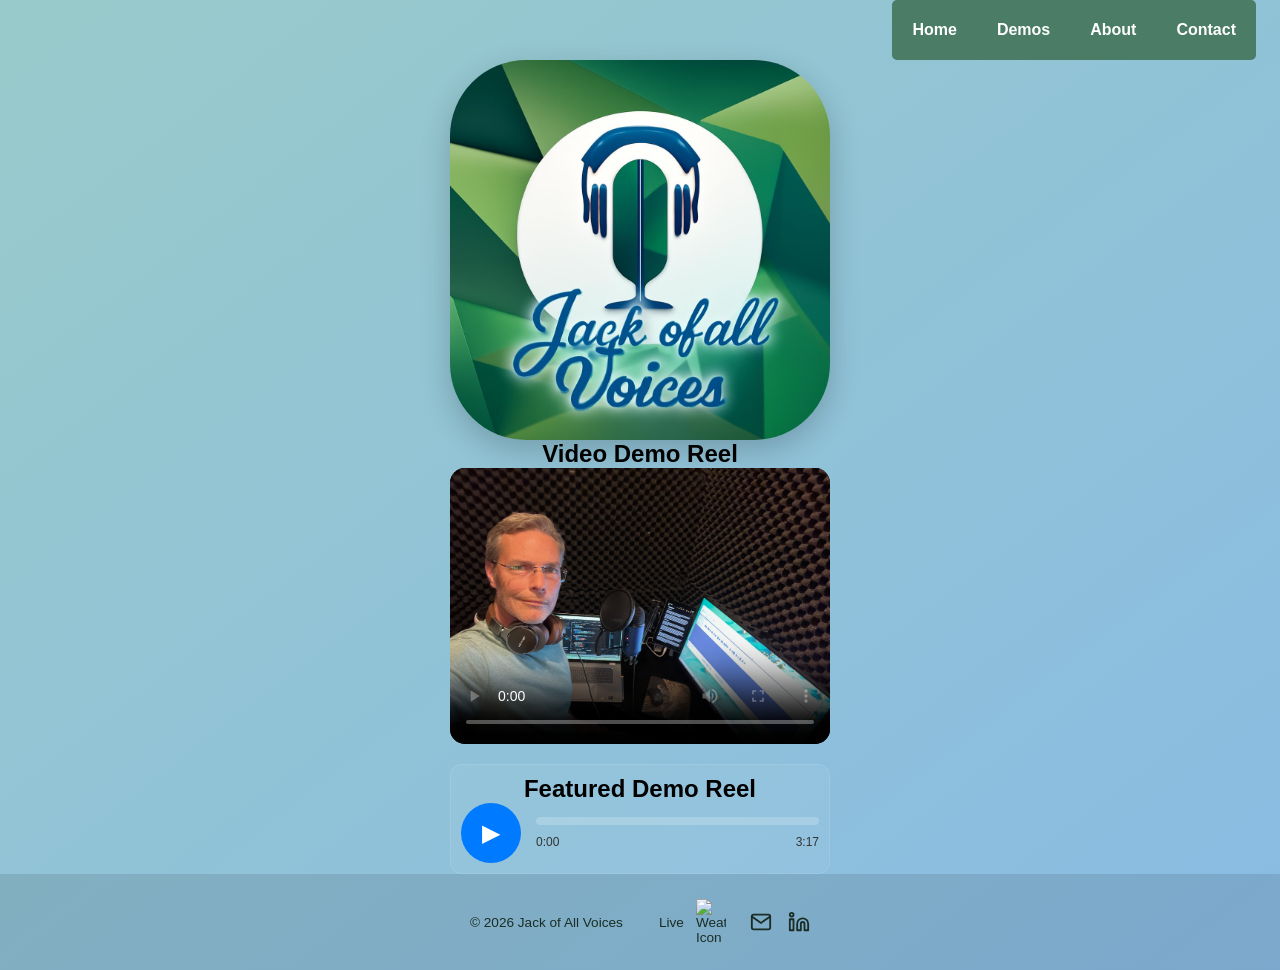
==== index.html @ dea10bc2 "commit fix" ====
<!DOCTYPE html>
<html lang="en">

<head>
    <meta charset="UTF-8">
    <meta name="viewport" content="width=device-width, initial-scale=1.0">
    <title>Jack of All Voices</title>
    <link rel="apple-touch-icon" href="images/logo-final.jpg">
    <link rel="manifest" href="manifest.json">
    <link rel="stylesheet" href="style.css">
</head>

<body>
<div class="site-wrapper">
<nav class="navbar">
    <input type="checkbox" id="menuToggle" class="menuOpen">
    
    <label for="menuToggle" class="label">
        <span>&#9776;</span>
    </label>

    <ul class="menu">
        <li class="items"><a href="#" onclick="displayHome()">Home</a></li>
        
        <li class="items">
            <input type="checkbox" id="demoToggle" class="menuInput">
            <label for="demoToggle" class="label">Demos</label>
            <ul class="subMenu">
                <li class="items"><a href="#" onclick="displayCommercial()">Commercial</a></li>
                <li class="items"><a href="#" onclick="displayNarration()">Narration</a></li>
                <li class="items"><a href="#" onclick="displayInstructional()">Instructional</a></li>
            </ul>
        </li>
        
        <li class="items"><a href="#" onclick="displayAbout()">About</a></li>
        <li class="items"><a href="#" onclick="displayContact()">Contact</a></li>
    </ul>
</nav>

<main id="main" class="container"></main>

<footer class="site-footer">
    <div class="footer-content">
        <div class="footer-section">
            <p>&copy; 2026 Jack of All Voices</p>
        </div>

        <div class="footer-section">
            <a href="https://rhodyweather.com" target="_blank" class="weather-widget">
                <span class="status-dot"></span>
                <span id="current-temp">--°F</span>
                <span id="weather-desc">Loading...</span>
                <img id="icon" src="" alt="Weather Icon">
            </a>
        </div>

        <div class="footer-section footer-links">
            <a href="mailto:your-email@example.com" aria-label="Email Jack" class="social-icon-link">
                <svg class="social-icon" viewBox="0 0 24 24" fill="none" stroke="currentColor" stroke-width="2" stroke-linecap="round" stroke-linejoin="round">
                    <path d="M4 4h16c1.1 0 2 .9 2 2v12c0 1.1-.9 2-2 2H4c-1.1 0-2-.9-2-2V6c0-1.1.9-2 2-2z"></path>
                    <polyline points="22,6 12,13 2,6"></polyline>
                </svg>
            </a>
            
            <a href="https://linkedin.com" target="_blank" rel="noopener noreferrer" aria-label="Jack's LinkedIn" class="social-icon-link">
                <svg class="social-icon" viewBox="0 0 24 24" fill="none" stroke="currentColor" stroke-width="2" stroke-linecap="round" stroke-linejoin="round">
                    <path d="M16 8a6 6 0 0 1 6 6v7h-4v-7a2 2 0 0 0-2-2 2 2 0 0 0-2 2v7h-4v-7a6 6 0 0 1 6-6z"></path>
                    <rect x="2" y="9" width="4" height="12"></rect>
                    <circle cx="4" cy="4" r="2"></circle>
                </svg>
            </a>
        </div>
    </div>
</footer>
</div>
    
<script src="app.js"></script>
<script src="components/weather.js"></script> 
<script src="components/home.js"></script>
<script src="components/commercial.js"></script>
<script src="components/narration.js"></script>
<script src="components/instructional.js"></script>
<script src="components/about.js"></script>
<script src="components/contact.js"></script>
</body>

</html>
---- style.css ----
/* --- 1. GLOBAL RESET & BASE --- */
* {
    margin: 0;
    padding: 0;
    box-sizing: border-box;
    font-family: Verdana, Geneva, Tahoma, sans-serif;
}

body {
    min-height: 100vh;
    width: 100%;
    margin: 0;
    overflow-x: hidden;
    background-image: linear-gradient(to bottom right, rgba(50, 150, 150, 0.5), rgba(20, 120, 200, 0.5));
    display: flex;
    flex-direction: column;
}

.site-wrapper {
    display: flex;
    flex-direction: column;
    min-height: 100vh;
}

/* --- 2. NAVIGATION (Mobile-First) --- */
.navbar {
    position: absolute;
    top: 0;
    width: 100%;
    height: 60px;
    /* background: rgba(0, 0, 0, 0.3); */
/* background-color: #4a7c66; */
    /* border-bottom: 1px solid rgba(255, 255, 255, 0.2); */
    /* backdrop-filter: blur(10px); */
    display: flex;
    align-items: center;
    padding: 0 1.5em;
    z-index: 1000;
}

/* Hide checkboxes and bullets */
.menuOpen,
.menuInput {
    display: none !important;
}

ul {
    list-style: none;
    /* Removes all bullet points */
}

/* Hamburger Icon */
.label span {
    font-size: 2em;
    color: white;
    cursor: pointer;
    user-select: none;
}

/* Unified Menu & Submenu Background */
.menu {
    width: 14em;
    position: absolute;
    top: 60px;
    left: 0;
    opacity: 0;
    /* Clean solid color for a cohesive look */
    background: rgba(174, 253, 227, 0.98);
  background-color: #4a7c66;
    border-radius: 0 0 15px 0;
    transform: translateX(-110%);
    transition: all 0.4s cubic-bezier(0.4, 0, 0.2, 1);
    z-index: 999;
    padding: 1em 0;
    box-shadow: 5px 0 15px rgba(0, 0, 0, 0.1);
    border-radius: 20px;
}

.menuOpen:checked~.menu {
    opacity: 1;
    transform: translateX(0);
}

/* Submenu - Matches parent color exactly */
.subMenu {
    height: 0;
    opacity: 0;
    overflow: hidden;
    transition: height 0.3s ease, opacity 0.2s ease;
    background: transparent;
background-color: rgba(74, 124, 102, 0.95);
    /* Inherits from .menu */
}

.menuInput:checked~.subMenu {
    height: auto;
    opacity: 1;
    padding-bottom: 10px;
}

/* Menu Links */
.menu a,
.menu .label {
    text-decoration: none;
    color: #1a5a5a;
    /* Consistent teal text */
    display: block;
    width: 100%;
    padding: 12px 20px;
    font-weight: bold;
}

.subMenu li a {
    padding-left: 40px;
    /* Indent sub-items */
    font-size: 0.9em;
}

.menu a, .menu .label, .subMenu a {
    color: #aefde3; /* Using your mint color for text to pop against the dark green */
}

.items:hover {
    background-color: rgba(255, 255, 255, 0.4);
}

/* --- 3. MAIN CONTENT & GLASS BOX --- */
.container {
    flex: 1;
    display: flex;
    flex-direction: column;
    align-items: center;    /* Horizontal centering */
    justify-content: center; /* Vertical centering */
    width: 100%;
    padding-top: 60px;             /* Remove padding that might push it off-center */
    margin: 0 auto;         /* Force-center the block itself */
}
.video-sectio-title {
    margin: 15px 15px;
}
/* --- Standardize the Width for the Logo, Video, and Audio --- */
.centered-logo, 
.video-container, 
.main-demo-reel {
    width: 90%;          /* Margin padding for mobile */
    max-width: 380px;    /* Matches your logo width exactly */
    margin-left: auto;
    margin-right: auto;
}

/* Ensure the video wrapper doesn't force a different alignment */
/* Remove the wrapper's background/padding and force the width */
.video-player-wrapper {
    background: none !important;
    padding: 0 !important;
    border: none !important;
    width: 100%;
    display: flex;
    flex-direction: column;
    align-items: center;
}

/* Force the video container to match the logo precisely */
.video-container {
    width: 75%;          /* Mobile fallback */
    max-width: 380px;    /* Matches your logo exactly */
    /* aspect-ratio: 16 / 9; */
    border-radius: 15px; /* Keeps the rounded aesthetic */
    overflow: hidden;
    background: #000;
    margin: 0 auto;
}

.centered-video {
    width: 100%;
    height: 100%;
    display: block;
    object-fit: contain;
    background-color: #000;
}

/* Align the Featured Reel container */
.main-demo-reel {
    background: rgba(255, 255, 255, 0.1);
    padding: 10px;
    border-radius: 15px;
    margin-top: 20px;
}

.section {
    background: rgba(255, 255, 255, 0.2);
    backdrop-filter: blur(10px);
    -webkit-backdrop-filter: blur(10px);
    border: 1px solid rgba(255, 255, 255, 0.3);
    display: flex;
    flex-direction: column;
    padding: 1.5em;
    border-radius: 15px;
    width: 95%;
    max-width: 800px;
    box-shadow: 0 8px 32px 0 rgba(31, 38, 135, 0.37);
}

.centered-logo {
    width: 75vw;            /* Increased from 60vw to make it bigger */
    max-width: 380px;       /* Increased from 300px for larger screens */
    height: auto;
    display: block;         /* Ensures it behaves like a block for centering */
    margin: 0 auto;         /* The "Gold Standard" for centering images */
    border-radius: 20%;
    box-shadow: 0 10px 30px rgba(0,0,0,0.2);
    
    /* If it still looks left, ensure there's no inherited margin-left */
    margin-left: auto !important;
    margin-right: auto !important;
}

/* --- 4. FOOTER & WEATHER --- */
.site-footer {
    flex-shrink: 0; /* Prevents the footer from squishing */
    width: 100%;
    padding: 10px 0;
    background: rgba(0, 0, 0, 0.1);
}

/* Master Layout Structure aligned to your design spine */
.footer-content {
    display: flex;
    flex-direction: row;
    justify-content: space-between; /* Pushes copyright left, interactive widgets right */
    align-items: center;
    padding: 15px 20px;
    width: 100%;
    max-width: 380px;               /* Locks precisely to the width of your logo spine */
    margin: 0 auto;                 /* Centers the entire footer content block */
}

/* Standardized flex properties for footer sub-sections */
.footer-section, 
.footer-links, 
.weather-widget {
    display: flex;
    flex-direction: row;
    align-items: center;
    text-decoration: none;
}

/* Specific inner widget gaps */
.weather-widget {
    gap: 12px;                      /* Clean spacing between the "47°F" and the sun graphic */
}

.footer-links {
    gap: 16px;                      /* Pushes the Email envelope away from the LinkedIn icon */
}

/* The Layout Bridge: Spaces the sun icon away from the email envelope container */
.footer-content .footer-section + .footer-section {
    margin-left: 16px; 
}

/* --- GLOBAL FOOTER TYPOGRAPHY & SCHEME --- */
.site-footer p,
.weather-widget,
.social-icon {
    color: #1a2e26;                 /* Premium dark desaturated slate-charcoal */
    font-size: 0.85rem;             /* Keeps the taskbar look clean and scaled down */
    margin: 0;
}

/* --- GRAPHICAL SOCIAL ICONS --- */
.social-icon-link {
    display: inline-flex;
    align-items: center;
    justify-content: center;
    text-decoration: none;
    transition: transform 0.2s ease;
}

.social-icon {
    width: 22px;                    /* Perfect visual parity with your typography sizes */
    height: 22px;
    transition: color 0.2s ease;
}

/* Unified Interactive States */
.social-icon-link:hover {
    transform: scale(1.1);          /* Snappy structural feedback pop */
}

.social-icon-link:hover .social-icon {
    color: #000000;                 /* Deepens to rich black on user hover */
}

#weather-desc {
    display: none;
}

#icon {
    width: 30px;  /* Adjust size to fit your footer height */
    height: auto;
}

/* --- 5. TRANSITIONS --- */
.fade-element {
    opacity: 0;
    transform: translateY(20px);
    transition: opacity 0.6s ease, transform 0.6s ease;
    display: none;
}

.show {
    display: flex !important;
    flex-direction: column; /* Forces children to stack, not stretch side-by-side */
    align-items: center;    /* Keeps everything centered */
    opacity: 1 !important;
    transform: translateY(0) !important;
}

/* Glass Card Container */
.glass-card {
    background: rgba(255, 255, 255, 0.1);
    backdrop-filter: blur(10px);
    border: 1px solid rgba(255, 255, 255, 0.2);
    border-radius: 15px;
    padding: 2.5rem;
    color: #fff;
    max-width: 600px;
    margin: 20px auto;
}

/* Contact Form Styling */
.contact-form {
    display: flex;
    flex-direction: column;
    gap: 15px;
    margin-top: 20px;
}

.contact-form input, 
.contact-form textarea {
    background: rgba(255, 255, 255, 0.05);
    border: 1px solid rgba(174, 253, 227, 0.3);
    padding: 12px;
    border-radius: 8px;
    color: white;
    font-family: inherit;
}

.contact-form input::placeholder, 
.contact-form textarea::placeholder {
    color: rgba(255, 255, 255, 0.5);
}

/* THE GRID FIX: This tells the two columns to be equal and not overlap */
.about-grid {
    display: grid;
    grid-template-columns: 1fr 1fr; /* Force 50/50 split on desktop */
    gap: 30px; /* Space between photo and text */
    align-items: center; /* Vertically center the text to the photo */
    margin-top: 30px;
}

/* THE PHOTO FIX: Limits the size, centers it, and adds padding */
.about-photo {
    display: flex;
    justify-content: center; /* Horizontally center within its grid space */
    align-items: center; /* Vertically center within its grid space */
    padding: 20px; /* THE PADDING: This gives it breathing room inside the glass card */
    width: 100%; /* Take up the full half-column *inside* the grid */
    box-sizing: border-box; /* Crucial so padding doesn't add width */
}

.about-photo img {
    /* --- The 3 Magic Lines --- */
    width: 100%; /* 1. Scale image to its parent (.about-photo) */
    max-width: 400px; /* 2. THE ABSOLUTE CAP: Never let it get bigger than this (adjust if needed) */
    height: auto; /* 3. Maintain aspect ratio so it doesn't look stretched */
    
    /* Aesthetics */
    border-radius: 12px;
    box-shadow: 0 10px 30px rgba(0,0,0,0.5);
    border: 2px solid rgba(174, 253, 227, 0.2); /* Subtle Sage border */
    display: block; /* Removes weird inline spacing at the bottom */
}

.btn-submit {
    background: #4a7c66; /* Your Sage Green */
    color: white;
    border: none;
    padding: 15px;
    border-radius: 8px;
    font-weight: bold;
    cursor: pointer;
    transition: background 0.3s ease;
}

.btn-submit:hover {
    background: #aefde3;
    color: #0a2417;
}

.skills-list {
    list-style: none;
    padding: 0;
    margin-top: 20px;
}

.skills-list li {
    margin-bottom: 10px;
    font-weight: 500;
}

.main-demo-reel {
    /* margin-top: 2rem; */
    text-align: center;
    background: rgba(255, 255, 255, 0.05);
    padding: 10px;
    border-radius: 12px;
    border: 1px solid rgba(255, 255, 255, 0.1);
}

.audio-player-wrapper {
    display: flex;
    align-items: center; /* Vertically centers the button with the bar */
    justify-content: center;
    gap: 15px; /* Space between play button and the bar */
    width: 100%;
    max-width: 400px; /* Keeps it from stretching too wide like in image 1 */
    margin: 0 auto;
}

.master-play-btn {
    background: #007bff; /* Adjust to match your logo's primary color */
    color: white;
    border: none;
    width: 60px;
    height: 60px;
    border-radius: 50%;
    font-size: 1.5rem;
    cursor: pointer;
    transition: background 0.3s ease;
}

.master-play-btn:hover {
    box-shadow: 0 0 15px rgba(0, 123, 255, 0.5);
    transform: scale(1.05);
}

.player-controls {
    flex-grow: 1; /* Makes the bar take up the remaining space */
    display: flex;
    flex-direction: column;
}

.progress-container {
    background: rgba(255, 255, 255, 0.2);
    height: 8px;
    border-radius: 4px;
    cursor: pointer;
    margin-bottom: 5px;
}

.progress-bar {
    background: #007bff;
    height: 100%;
    width: 0%;
    border-radius: 4px;
}

.time-stamps {
    display: flex;
    justify-content: space-between; /* Pushes 0:00 to the left and total to the right */
    margin-top: 5px;
    font-size: 0.75rem;
    color: #333; /* Or white depending on your background */
}

/* --- 5. DESKTOP NAVIGATION (Screens wider than 768px) --- */
@media screen and (min-width: 768px) {
    /* Hide the Hamburger Icon on Desktop */
    .label[for="menuToggle"] {
        display: none;
    }

    /* Reset the Menu from a slide-out drawer to a horizontal bar */
    .menu {
        position: static;      /* Removes it from the "slide-out" layer */
        display: flex;         /* Arrays items side-by-side */
        flex-direction: row;
        width: auto;
        height: auto;
        opacity: 1;            /* Always visible */
        transform: none;       /* Disable the slide animation */
        background: transparent; 
        background-color: #4a7c66; /* Match Navbar */
        border-radius: 5px;
        box-shadow: none;
        padding: 0;
        margin-left: auto;     /* Pushes the links to the right side of the navbar */
    }

    /* Style the individual desktop links */
    .menu li {
        position: relative;    /* Needed for the submenu dropdown */
    }

    .menu a, .menu .label {
        color: white;          /* Make text white to pop against the dark navbar */
        padding: 0 20px;
        line-height: 60px;     /* Vertically centers text in the 60px navbar */
    }

    /* Submenu Dropdown Logic for Desktop */
    .subMenu {
        position: absolute;
        top: 60px;
        left: 0;
        width: 200px;
        background: rgba(174, 253, 227, 0.98);
                background-color: #4a7c66;
        border-radius: 0 0 10px 10px;
        box-shadow: 0 8px 16px rgba(0,0,0,0.2);
    }

    .subMenu li a {
  color: #ffffff;
        /* border-bottom: 1px solid rgba(255, 255, 255, 0.1); */
        line-height: 40px;
        padding-left: 20px;
    }

    .menu a:hover, .subMenu li a:hover {
        background-color: rgba(255, 255, 255, 0.15);
        color: #aefde3; /* Using that mint color as the highlight text */
    }

    .about-grid {
        grid-template-columns: 1fr; /* Stack on top of each other */
        text-align: center;
        gap: 20px;
    }
    
    .about-photo {
        padding: 10px; /* Smaller padding on mobile */
    }
    
    .about-photo img {
        max-width: 320px; /* Keep it focused on smaller screens */
        margin: 0 auto; /* Force horizontal centering after stacking */
    }
}
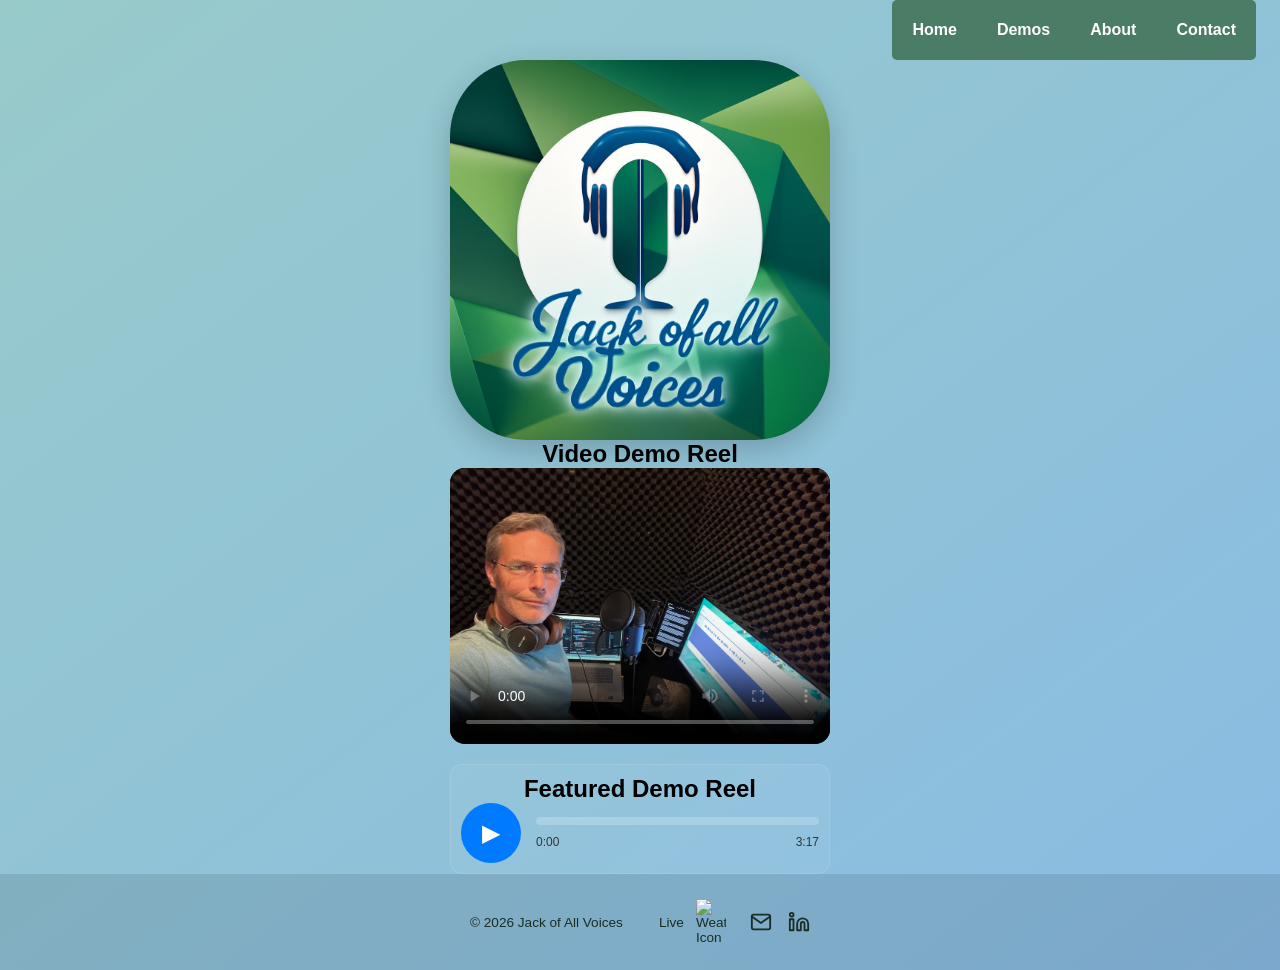
==== commit c514b140: "quick commit" ====
--- a/index.html
+++ b/index.html
@@ -36,6 +36,7 @@
         <li class="items"><a href="#" onclick="displayContact()">Contact</a></li>
     </ul>
 </nav>
+
 
 <main id="main" class="container"></main>
 
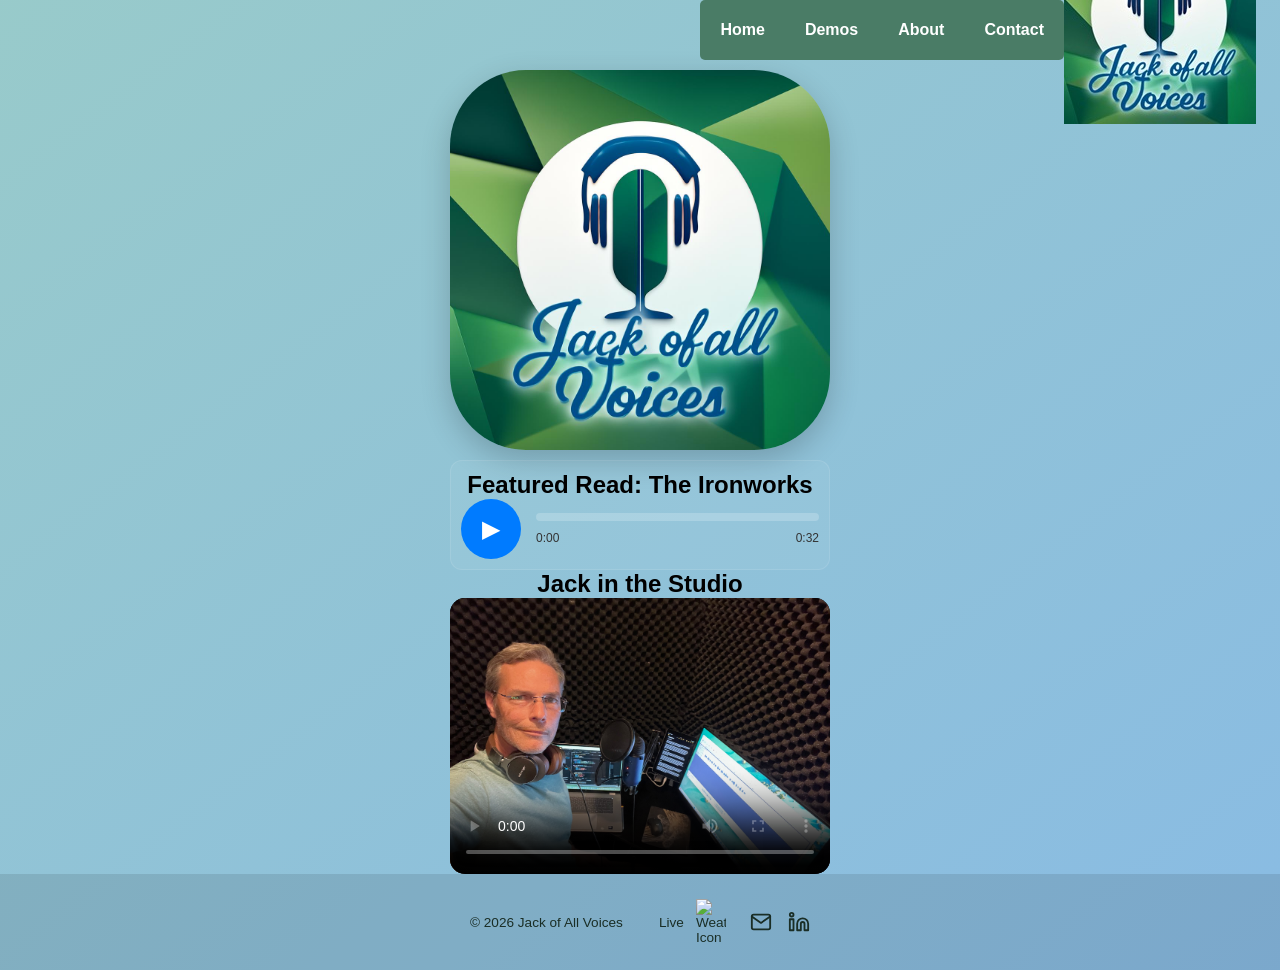
==== commit a88fb7ef: "reversion" ====
--- a/index.html
+++ b/index.html
@@ -13,12 +13,13 @@
 <body>
 <div class="site-wrapper">
 <nav class="navbar">
+    <!-- Hamburger Toggle (Left Side) -->
     <input type="checkbox" id="menuToggle" class="menuOpen">
-    
     <label for="menuToggle" class="label">
         <span>&#9776;</span>
     </label>
 
+    <!-- Slide-out Drawer Menu -->
     <ul class="menu">
         <li class="items"><a href="#" onclick="displayHome()">Home</a></li>
         
@@ -35,8 +36,12 @@
         <li class="items"><a href="#" onclick="displayAbout()">About</a></li>
         <li class="items"><a href="#" onclick="displayContact()">Contact</a></li>
     </ul>
+
+    <!-- Logo Image (Right Side) -->
+    <a href="#" onclick="displayHome()" class="nav-logo-link">
+        <img src="images/logo-final.jpg" alt="Jack of All Voices Logo" class="nav-logo-img">
+    </a>
 </nav>
-
 
 <main id="main" class="container"></main>
 
--- a/style.css
+++ b/style.css
@@ -178,7 +178,6 @@
     object-fit: contain;
     background-color: #000;
 }
-
 /* Align the Featured Reel container */
 .main-demo-reel {
     background: rgba(255, 255, 255, 0.1);
@@ -307,6 +306,11 @@
     transform: translateY(20px);
     transition: opacity 0.6s ease, transform 0.6s ease;
     display: none;
+}
+
+.logo-container {
+    position: relative;
+    top: 10px;
 }
 
 .show {
@@ -550,4 +554,3 @@
         margin: 0 auto; /* Force horizontal centering after stacking */
     }
 }
-
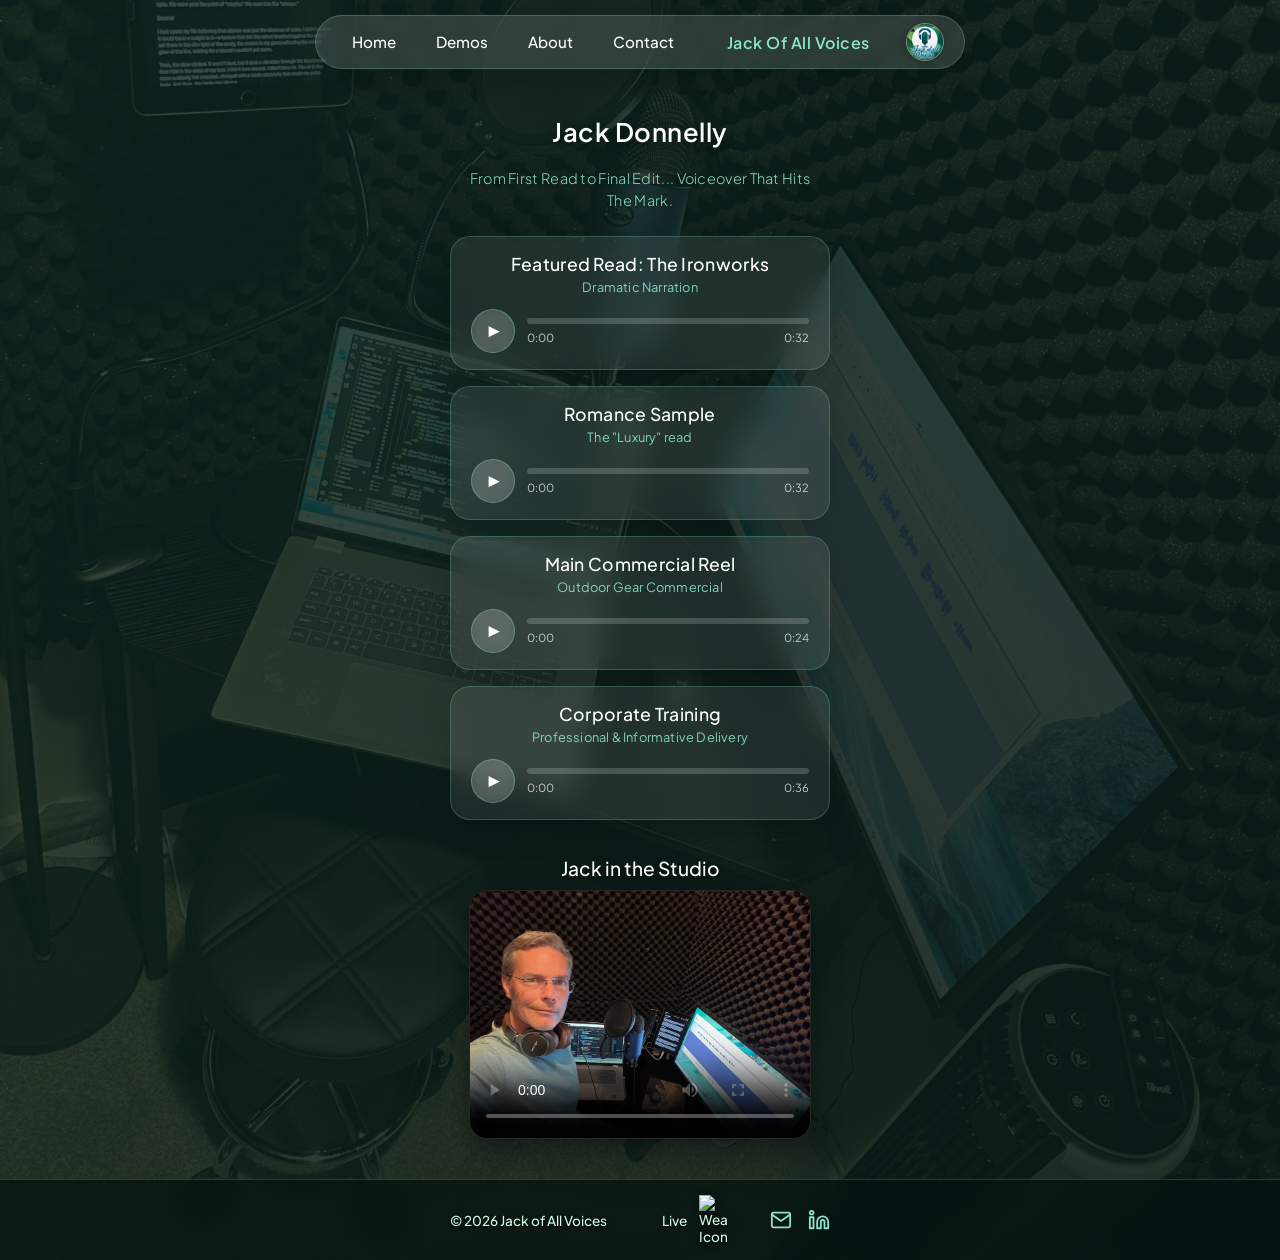
==== commit 7d1cd649: "title bar" ====
--- a/index.html
+++ b/index.html
@@ -37,6 +37,8 @@
         <li class="items"><a href="#" onclick="displayContact()">Contact</a></li>
     </ul>
 
+    <span id="nav-page-title" class="nav-page-title">Home</span>
+    
     <!-- Logo Image (Right Side) -->
     <a href="#" onclick="displayHome()" class="nav-logo-link">
         <img src="images/logo-final.jpg" alt="Jack of All Voices Logo" class="nav-logo-img">
--- a/style.css
+++ b/style.css
@@ -1,9 +1,11 @@
-/* --- 1. GLOBAL RESET & BASE --- */
+/* --- 1. GLOBAL RESET & LOGO-MATCHED BACKGROUND --- */
+@import url('https://fonts.googleapis.com/css2?family=Plus+Jakarta+Sans:wght@300;400;500;600&display=swap');
+
 * {
     margin: 0;
     padding: 0;
     box-sizing: border-box;
-    font-family: Verdana, Geneva, Tahoma, sans-serif;
+    font-family: 'Plus Jakarta Sans', -apple-system, BlinkMacSystemFont, "Segoe UI", Roboto, sans-serif;
 }
 
 body {
@@ -11,9 +13,18 @@
     width: 100%;
     margin: 0;
     overflow-x: hidden;
-    background-image: linear-gradient(to bottom right, rgba(50, 150, 150, 0.5), rgba(20, 120, 200, 0.5));
     display: flex;
     flex-direction: column;
+
+    /* Studio Background Image with Deep Emerald Gradient Overlay */
+    background: 
+        linear-gradient(
+            135deg, 
+            rgba(14, 38, 32, 0.82), 
+            rgba(10, 26, 22, 0.90)
+        ),
+        url('images/studio-bg.jpg') no-repeat center center fixed;
+    background-size: cover;
 }
 
 .site-wrapper {
@@ -22,153 +33,315 @@
     min-height: 100vh;
 }
 
-/* --- 2. NAVIGATION (Mobile-First) --- */
-.navbar {
-    position: absolute;
-    top: 0;
-    width: 100%;
-    height: 60px;
-    /* background: rgba(0, 0, 0, 0.3); */
-/* background-color: #4a7c66; */
-    /* border-bottom: 1px solid rgba(255, 255, 255, 0.2); */
-    /* backdrop-filter: blur(10px); */
-    display: flex;
-    align-items: center;
-    padding: 0 1.5em;
+ul {
+    list-style: none;
+}
+
+nav.navbar {
+    position: fixed;
+    top: 15px;
+    left: 5%;
+    right: 5%;
+    width: 90%;
+    max-width: 420px;
+    height: 54px;
+    margin: 0 auto;
+    display: flex;
+    align-items: center;
+    justify-content: space-between;
+    padding: 0 16px;
     z-index: 1000;
-}
-
-/* Hide checkboxes and bullets */
+
+    background: rgba(255, 255, 255, 0.12);
+    backdrop-filter: blur(16px);
+    -webkit-backdrop-filter: blur(16px);
+    border: 1px solid rgba(139, 227, 201, 0.25);
+    border-radius: 27px;
+    box-shadow: 0 8px 32px rgba(0, 0, 0, 0.25);
+}
+
+/* Center Title inside the Floating Pill */
+.nav-page-title {
+    color: #8be3c9;
+    font-size: 1rem;
+    font-weight: 600;
+    letter-spacing: 0.5px;
+    text-transform: capitalize;
+    text-align: center;
+    flex: 1;
+    white-space: nowrap;
+    overflow: hidden;
+    text-overflow: ellipsis;
+    padding: 0 12px;
+}
+
+/* Hide native checkbox controls */
 .menuOpen,
 .menuInput {
-    display: none !important;
-}
-
-ul {
-    list-style: none;
-    /* Removes all bullet points */
-}
-
-/* Hamburger Icon */
+    display: none;
+}
+
+/* Hamburger Icon (Left) */
+.label {
+    display: flex;
+    align-items: center;
+    cursor: pointer;
+}
+
 .label span {
-    font-size: 2em;
-    color: white;
-    cursor: pointer;
+    font-size: 1.6rem;
+    color: #ffffff;
     user-select: none;
-}
-
-/* Unified Menu & Submenu Background */
+    line-height: 1;
+}
+
+/* Nav Logo (Right - Fixed Dimensions) */
+nav.navbar a.nav-logo-link {
+    display: flex;
+    align-items: center;
+    height: 38px;
+    width: 38px;
+}
+
+nav.navbar img.nav-logo-img {
+    height: 38px;
+    width: 38px;
+    max-height: 38px;
+    max-width: 38px;
+    border-radius: 50%;
+    object-fit: cover;
+    border: 1px solid rgba(255, 255, 255, 0.4);
+    box-shadow: 0 2px 8px rgba(0, 0, 0, 0.2);
+    display: block;
+}
+
+/* Slide-out Menu Drawer */
 .menu {
     width: 14em;
     position: absolute;
-    top: 60px;
+    top: 65px;
     left: 0;
     opacity: 0;
-    /* Clean solid color for a cohesive look */
-    background: rgba(174, 253, 227, 0.98);
-  background-color: #4a7c66;
-    border-radius: 0 0 15px 0;
+    background-color: rgba(10, 26, 22, 0.95);
+    backdrop-filter: blur(20px);
+    -webkit-backdrop-filter: blur(20px);
+    border: 1px solid rgba(139, 227, 201, 0.2);
+    border-radius: 18px;
     transform: translateX(-110%);
-    transition: all 0.4s cubic-bezier(0.4, 0, 0.2, 1);
+    transition: all 0.35s cubic-bezier(0.4, 0, 0.2, 1);
     z-index: 999;
-    padding: 1em 0;
-    box-shadow: 5px 0 15px rgba(0, 0, 0, 0.1);
-    border-radius: 20px;
-}
-
-.menuOpen:checked~.menu {
+    padding: 10px 0;
+    box-shadow: 0 10px 30px rgba(0, 0, 0, 0.4);
+}
+
+/* Toggle Menu Drawer Open */
+.menuOpen:checked ~ .menu {
     opacity: 1;
     transform: translateX(0);
 }
 
-/* Submenu - Matches parent color exactly */
+/* Submenu Drawer */
 .subMenu {
     height: 0;
     opacity: 0;
     overflow: hidden;
     transition: height 0.3s ease, opacity 0.2s ease;
-    background: transparent;
-background-color: rgba(74, 124, 102, 0.95);
-    /* Inherits from .menu */
-}
-
-.menuInput:checked~.subMenu {
+    background-color: rgba(6, 18, 15, 0.95);
+}
+
+.menuInput:checked ~ .subMenu {
     height: auto;
     opacity: 1;
-    padding-bottom: 10px;
+    padding-bottom: 5px;
 }
 
 /* Menu Links */
 .menu a,
-.menu .label {
+.menu .label,
+.subMenu a {
     text-decoration: none;
-    color: #1a5a5a;
-    /* Consistent teal text */
+    color: #8be3c9;
     display: block;
     width: 100%;
     padding: 12px 20px;
-    font-weight: bold;
+    font-weight: 500;
+    font-size: 0.95rem;
 }
 
 .subMenu li a {
-    padding-left: 40px;
-    /* Indent sub-items */
-    font-size: 0.9em;
-}
-
-.menu a, .menu .label, .subMenu a {
-    color: #aefde3; /* Using your mint color for text to pop against the dark green */
-}
-
-.items:hover {
-    background-color: rgba(255, 255, 255, 0.4);
-}
-
-/* --- 3. MAIN CONTENT & GLASS BOX --- */
+    padding-left: 35px;
+    font-size: 0.85rem;
+    color: #ffffff;
+}
+
+.menu li:hover {
+    background-color: rgba(255, 255, 255, 0.1);
+}
+
+/* --- 3. MAIN CONTENT CONTAINER --- */
 .container {
     flex: 1;
     display: flex;
     flex-direction: column;
-    align-items: center;    /* Horizontal centering */
-    justify-content: center; /* Vertical centering */
-    width: 100%;
-    padding-top: 60px;             /* Remove padding that might push it off-center */
-    margin: 0 auto;         /* Force-center the block itself */
-}
+    align-items: center;
+    justify-content: center;
+    width: 100%;
+    padding-top: 85px;   /* Clearance for fixed navbar */
+    padding-bottom: 40px;/* Clearance above footer */
+    margin: 0 auto;
+}
+
+/* --- HERO TAGLINE --- */
+.tagline-container {
+    text-align: center;
+    margin: 20px 15px 25px 15px;
+    padding: 0 10px;
+}
+
+.hero-tagline {
+    font-size: 1.8rem;
+    font-weight: 600;
+    color: #ffffff;
+    letter-spacing: 0.5px;
+    margin-bottom: 8px;
+    text-shadow: 0 2px 10px rgba(0, 0, 0, 0.3);
+}
+
+.hero-subtagline {
+    font-size: 0.9rem;
+    font-weight: 300;
+    color: #8be3c9;
+    letter-spacing: 0.3px;
+    line-height: 1.5;
+    max-width: 360px;
+    margin: 0 auto;
+    opacity: 0.95;
+    text-shadow: 0 1px 4px rgba(0, 0, 0, 0.4);
+}
+
+/* Video Title / Section Headings */
+#main h2, 
 .video-sectio-title {
-    margin: 15px 15px;
-}
-/* --- Standardize the Width for the Logo, Video, and Audio --- */
-.centered-logo, 
-.video-container, 
-.main-demo-reel {
-    width: 90%;          /* Margin padding for mobile */
-    max-width: 380px;    /* Matches your logo width exactly */
-    margin-left: auto;
-    margin-right: auto;
-}
-
-/* Ensure the video wrapper doesn't force a different alignment */
-/* Remove the wrapper's background/padding and force the width */
-.video-player-wrapper {
-    background: none !important;
-    padding: 0 !important;
-    border: none !important;
-    width: 100%;
+    color: #ffffff;
+    font-size: 1.2rem;
+    font-weight: 500;
+    text-shadow: 0 2px 6px rgba(0, 0, 0, 0.6);
+    margin: 20px 0 10px 0;
+    text-align: center;
+}
+
+/* --- 4. GLASS CARDS & AUDIO PLAYERS --- */
+.genre-card {
+    width: 90%;
+    max-width: 380px;
+    margin: 0 auto 16px auto;
+    padding: 16px 20px;
+    text-align: center;
+    
+    background: rgba(255, 255, 255, 0.08);
+    backdrop-filter: blur(14px);
+    -webkit-backdrop-filter: blur(14px);
+    border: 1px solid rgba(139, 227, 201, 0.22);
+    border-radius: 20px;
+    box-shadow: 0 8px 32px rgba(0, 0, 0, 0.2);
+    transition: transform 0.25s ease, box-shadow 0.25s ease;
+}
+
+.genre-card:hover {
+    transform: translateY(-2px);
+    box-shadow: 0 12px 28px rgba(0, 0, 0, 0.3);
+}
+
+.genre-card h2, 
+.genre-card h3 {
+    font-size: 1.1rem;
+    font-weight: 500;
+    color: #ffffff;
+    letter-spacing: 0.3px;
+    margin-bottom: 4px;
+}
+
+.demo-subtitle {
+    font-size: 0.8rem;
+    font-weight: 400;
+    color: #8be3c9;
+    letter-spacing: 0.2px;
+    margin-bottom: 14px;
+    opacity: 0.9;
+}
+
+/* Custom Audio Player UI */
+.audio-player-wrapper {
+    display: flex;
+    align-items: center;
+    justify-content: center;
+    gap: 12px;
+    width: 100%;
+}
+
+.master-play-btn {
+    background: rgba(255, 255, 255, 0.15);
+    color: white;
+    border: 1px solid rgba(139, 227, 201, 0.35);
+    width: 44px;
+    height: 44px;
+    border-radius: 50%;
+    font-size: 0.9rem;
+    cursor: pointer;
+    backdrop-filter: blur(4px);
+    display: flex;
+    align-items: center;
+    justify-content: center;
+    transition: all 0.25s ease;
+    flex-shrink: 0;
+}
+
+.master-play-btn:hover {
+    background: #50d2aa;
+    color: #081a15;
+    transform: scale(1.05);
+    box-shadow: 0 0 15px rgba(80, 210, 170, 0.4);
+}
+
+.player-controls {
+    flex-grow: 1;
     display: flex;
     flex-direction: column;
-    align-items: center;
-}
-
-/* Force the video container to match the logo precisely */
+}
+
+.progress-container {
+    background: rgba(255, 255, 255, 0.18);
+    height: 6px;
+    border-radius: 3px;
+    cursor: pointer;
+    margin-bottom: 6px;
+}
+
+.progress-bar {
+    background: #50d2aa;
+    height: 100%;
+    width: 0%;
+    border-radius: 3px;
+}
+
+.time-stamps {
+    display: flex;
+    justify-content: space-between;
+    font-size: 0.7rem;
+    font-weight: 400;
+    color: rgba(255, 255, 255, 0.75);
+}
+
+/* --- 5. VIDEO CONTAINER --- */
 .video-container {
-    width: 75%;          /* Mobile fallback */
-    max-width: 380px;    /* Matches your logo exactly */
-    /* aspect-ratio: 16 / 9; */
-    border-radius: 15px; /* Keeps the rounded aesthetic */
+    width: 90%;
+    max-width: 380px;
+    border-radius: 18px;
     overflow: hidden;
     background: #000;
     margin: 0 auto;
+    box-shadow: 0 10px 30px rgba(0, 0, 0, 0.4);
+    border: 1px solid rgba(255, 255, 255, 0.15);
 }
 
 .centered-video {
@@ -178,129 +351,8 @@
     object-fit: contain;
     background-color: #000;
 }
-/* Align the Featured Reel container */
-.main-demo-reel {
-    background: rgba(255, 255, 255, 0.1);
-    padding: 10px;
-    border-radius: 15px;
-    margin-top: 20px;
-}
-
-.section {
-    background: rgba(255, 255, 255, 0.2);
-    backdrop-filter: blur(10px);
-    -webkit-backdrop-filter: blur(10px);
-    border: 1px solid rgba(255, 255, 255, 0.3);
-    display: flex;
-    flex-direction: column;
-    padding: 1.5em;
-    border-radius: 15px;
-    width: 95%;
-    max-width: 800px;
-    box-shadow: 0 8px 32px 0 rgba(31, 38, 135, 0.37);
-}
-
-.centered-logo {
-    width: 75vw;            /* Increased from 60vw to make it bigger */
-    max-width: 380px;       /* Increased from 300px for larger screens */
-    height: auto;
-    display: block;         /* Ensures it behaves like a block for centering */
-    margin: 0 auto;         /* The "Gold Standard" for centering images */
-    border-radius: 20%;
-    box-shadow: 0 10px 30px rgba(0,0,0,0.2);
-    
-    /* If it still looks left, ensure there's no inherited margin-left */
-    margin-left: auto !important;
-    margin-right: auto !important;
-}
-
-/* --- 4. FOOTER & WEATHER --- */
-.site-footer {
-    flex-shrink: 0; /* Prevents the footer from squishing */
-    width: 100%;
-    padding: 10px 0;
-    background: rgba(0, 0, 0, 0.1);
-}
-
-/* Master Layout Structure aligned to your design spine */
-.footer-content {
-    display: flex;
-    flex-direction: row;
-    justify-content: space-between; /* Pushes copyright left, interactive widgets right */
-    align-items: center;
-    padding: 15px 20px;
-    width: 100%;
-    max-width: 380px;               /* Locks precisely to the width of your logo spine */
-    margin: 0 auto;                 /* Centers the entire footer content block */
-}
-
-/* Standardized flex properties for footer sub-sections */
-.footer-section, 
-.footer-links, 
-.weather-widget {
-    display: flex;
-    flex-direction: row;
-    align-items: center;
-    text-decoration: none;
-}
-
-/* Specific inner widget gaps */
-.weather-widget {
-    gap: 12px;                      /* Clean spacing between the "47°F" and the sun graphic */
-}
-
-.footer-links {
-    gap: 16px;                      /* Pushes the Email envelope away from the LinkedIn icon */
-}
-
-/* The Layout Bridge: Spaces the sun icon away from the email envelope container */
-.footer-content .footer-section + .footer-section {
-    margin-left: 16px; 
-}
-
-/* --- GLOBAL FOOTER TYPOGRAPHY & SCHEME --- */
-.site-footer p,
-.weather-widget,
-.social-icon {
-    color: #1a2e26;                 /* Premium dark desaturated slate-charcoal */
-    font-size: 0.85rem;             /* Keeps the taskbar look clean and scaled down */
-    margin: 0;
-}
-
-/* --- GRAPHICAL SOCIAL ICONS --- */
-.social-icon-link {
-    display: inline-flex;
-    align-items: center;
-    justify-content: center;
-    text-decoration: none;
-    transition: transform 0.2s ease;
-}
-
-.social-icon {
-    width: 22px;                    /* Perfect visual parity with your typography sizes */
-    height: 22px;
-    transition: color 0.2s ease;
-}
-
-/* Unified Interactive States */
-.social-icon-link:hover {
-    transform: scale(1.1);          /* Snappy structural feedback pop */
-}
-
-.social-icon-link:hover .social-icon {
-    color: #000000;                 /* Deepens to rich black on user hover */
-}
-
-#weather-desc {
-    display: none;
-}
-
-#icon {
-    width: 30px;  /* Adjust size to fit your footer height */
-    height: auto;
-}
-
-/* --- 5. TRANSITIONS --- */
+
+/* --- 6. ANIMATION & VISIBILITY --- */
 .fade-element {
     opacity: 0;
     transform: translateY(20px);
@@ -308,249 +360,378 @@
     display: none;
 }
 
-.logo-container {
-    position: relative;
-    top: 10px;
-}
-
 .show {
-    display: flex !important;
-    flex-direction: column; /* Forces children to stack, not stretch side-by-side */
-    align-items: center;    /* Keeps everything centered */
-    opacity: 1 !important;
-    transform: translateY(0) !important;
-}
-
-/* Glass Card Container */
-.glass-card {
-    background: rgba(255, 255, 255, 0.1);
-    backdrop-filter: blur(10px);
-    border: 1px solid rgba(255, 255, 255, 0.2);
-    border-radius: 15px;
-    padding: 2.5rem;
-    color: #fff;
-    max-width: 600px;
-    margin: 20px auto;
-}
-
-/* Contact Form Styling */
+    display: flex;
+    flex-direction: column;
+    align-items: center;
+    opacity: 1;
+    transform: translateY(0);
+}
+
+/* --- 7. FOOTER (HIGH CONTRAST) --- */
+.site-footer {
+    flex-shrink: 0;
+    width: 100%;
+    padding: 15px 0;
+    background: rgba(6, 18, 15, 0.75);
+    backdrop-filter: blur(12px);
+    -webkit-backdrop-filter: blur(12px);
+    border-top: 1px solid rgba(139, 227, 201, 0.2);
+    margin-top: auto;
+}
+
+.footer-content {
+    display: flex;
+    flex-direction: row;
+    justify-content: space-between;
+    align-items: center;
+    padding: 0 20px;
+    width: 100%;
+    max-width: 420px;
+    margin: 0 auto;
+}
+
+.footer-section, 
+.footer-links, 
+.weather-widget {
+    display: flex;
+    flex-direction: row;
+    align-items: center;
+    text-decoration: none;
+}
+
+.weather-widget {
+    gap: 12px;
+}
+
+.footer-links {
+    gap: 16px;
+}
+
+/* Text & Weather Visibility */
+.site-footer p,
+.weather-widget,
+#current-temp,
+#weather-desc {
+    color: #d1fae5 !important;
+    font-size: 0.85rem;
+    font-weight: 500;
+    margin: 0;
+    text-shadow: 0 1px 3px rgba(0, 0, 0, 0.8);
+}
+
+/* Icons */
+.social-icon-link {
+    display: inline-flex;
+    align-items: center;
+    justify-content: center;
+    text-decoration: none;
+    transition: transform 0.2s ease;
+}
+
+.social-icon {
+    width: 22px;
+    height: 22px;
+    color: #8be3c9 !important;
+    transition: color 0.2s ease;
+}
+
+.social-icon-link:hover {
+    transform: scale(1.15);
+}
+
+.social-icon-link:hover .social-icon {
+    color: #ffffff !important;
+}
+
+#weather-desc {
+    display: none;
+}
+
+#icon {
+    width: 28px;
+    height: auto;
+    filter: drop-shadow(0 2px 4px rgba(0, 0, 0, 0.5));
+}
+
+/* --- SUB-PAGE HEADINGS & LAYOUT FIXES --- */
+.page-title,
+#main h1 {
+    font-size: 1.6rem;
+    font-weight: 600;
+    color: #ffffff;
+    text-align: center;
+    margin: 10px 0 20px 0;
+    letter-spacing: 0.5px;
+    text-shadow: 0 2px 8px rgba(0, 0, 0, 0.4);
+}
+
+/* Ensure horizontal rule dividers don't conflict with glass cards */
+#main hr {
+    display: none;
+}
+
+/* --- ABOUT PAGE STYLING --- */
+.about-grid {
+    display: flex;
+    flex-direction: column;
+    gap: 20px;
+    align-items: center;
+    padding: 10px 0;
+}
+
+.about-photo img {
+    width: 100%;
+    max-width: 320px;
+    border-radius: 16px;
+    border: 1px solid rgba(139, 227, 201, 0.3);
+    box-shadow: 0 6px 20px rgba(0, 0, 0, 0.4);
+    display: block;
+    margin: 0 auto 18px auto;
+}
+
+.about-text-content p {
+    color: rgba(255, 255, 255, 0.9);
+    font-size: 0.92rem;
+    line-height: 1.6;
+    margin-bottom: 16px;
+}
+
+.about-text-content .lead-text {
+    font-size: 1.15rem;
+    font-weight: 600;
+    color: #8be3c9;
+    margin-bottom: 12px;
+    line-height: 1.3;
+}
+
+/* --- ABOUT PAGE GLASS CARD OVERRIDES --- */
+.section.glass-card {
+    width: 90%;
+    max-width: 420px;
+    margin: 0 auto;
+    padding: 24px 20px;
+    background: rgba(255, 255, 255, 0.08);
+    backdrop-filter: blur(16px);
+    -webkit-backdrop-filter: blur(16px);
+    border: 1px solid rgba(139, 227, 201, 0.22);
+    border-radius: 20px;
+    box-shadow: 0 8px 32px rgba(0, 0, 0, 0.3);
+}
+
+.skills-box {
+    padding: 16px;
+    background: rgba(10, 26, 22, 0.6);
+    border-radius: 14px;
+    border: 1px solid rgba(139, 227, 201, 0.2);
+}
+
+.skills-box h4 {
+    margin-bottom: 10px;
+    color: #8be3c9;
+    font-size: 0.95rem;
+    font-weight: 600;
+}
+
+.skills-list li {
+    padding: 4px 0;
+    font-size: 0.9rem;
+    color: #ffffff;
+}
+
+/* --- CONTACT FORM STYLES --- */
+.contact-card {
+    width: 90%;
+    max-width: 440px;
+    margin: 0 auto;
+    padding: 28px 20px;
+    box-sizing: border-box;
+}
+
+.contact-subtitle {
+    color: rgba(255, 255, 255, 0.85);
+    font-size: 0.95rem;
+    margin-bottom: 20px;
+    line-height: 1.4;
+}
+
 .contact-form {
     display: flex;
     flex-direction: column;
-    gap: 15px;
-    margin-top: 20px;
-}
-
-.contact-form input, 
+    gap: 14px;
+    width: 100%;
+}
+
+.form-group {
+    width: 100%;
+}
+
+/* Full-width inputs with glass styling */
+.contact-form input,
 .contact-form textarea {
-    background: rgba(255, 255, 255, 0.05);
-    border: 1px solid rgba(174, 253, 227, 0.3);
-    padding: 12px;
-    border-radius: 8px;
-    color: white;
+    width: 100%;
+    box-sizing: border-box;
+    padding: 12px 16px;
+    background: rgba(10, 26, 22, 0.6);
+    border: 1px solid rgba(139, 227, 201, 0.3);
+    border-radius: 10px;
+    color: #ffffff;
+    font-size: 0.95rem;
     font-family: inherit;
-}
-
-.contact-form input::placeholder, 
+    outline: none;
+    transition: border-color 0.2s ease, box-shadow 0.2s ease;
+}
+
+.contact-form input::placeholder,
 .contact-form textarea::placeholder {
     color: rgba(255, 255, 255, 0.5);
 }
 
-/* THE GRID FIX: This tells the two columns to be equal and not overlap */
-.about-grid {
-    display: grid;
-    grid-template-columns: 1fr 1fr; /* Force 50/50 split on desktop */
-    gap: 30px; /* Space between photo and text */
-    align-items: center; /* Vertically center the text to the photo */
-    margin-top: 30px;
-}
-
-/* THE PHOTO FIX: Limits the size, centers it, and adds padding */
-.about-photo {
-    display: flex;
-    justify-content: center; /* Horizontally center within its grid space */
-    align-items: center; /* Vertically center within its grid space */
-    padding: 20px; /* THE PADDING: This gives it breathing room inside the glass card */
-    width: 100%; /* Take up the full half-column *inside* the grid */
-    box-sizing: border-box; /* Crucial so padding doesn't add width */
-}
-
-.about-photo img {
-    /* --- The 3 Magic Lines --- */
-    width: 100%; /* 1. Scale image to its parent (.about-photo) */
-    max-width: 400px; /* 2. THE ABSOLUTE CAP: Never let it get bigger than this (adjust if needed) */
-    height: auto; /* 3. Maintain aspect ratio so it doesn't look stretched */
-    
-    /* Aesthetics */
-    border-radius: 12px;
-    box-shadow: 0 10px 30px rgba(0,0,0,0.5);
-    border: 2px solid rgba(174, 253, 227, 0.2); /* Subtle Sage border */
-    display: block; /* Removes weird inline spacing at the bottom */
-}
-
+.contact-form input:focus,
+.contact-form textarea:focus {
+    border-color: #8be3c9;
+    box-shadow: 0 0 8px rgba(139, 227, 201, 0.3);
+}
+
+.contact-form textarea {
+    resize: vertical;
+    min-height: 110px;
+}
+
+/* Styled Submit Button */
 .btn-submit {
-    background: #4a7c66; /* Your Sage Green */
-    color: white;
+    width: 100%;
+    padding: 14px;
+    background: #8be3c9;
+    color: #0b1a15;
+    font-weight: 700;
+    font-size: 1rem;
     border: none;
-    padding: 15px;
-    border-radius: 8px;
-    font-weight: bold;
+    border-radius: 10px;
     cursor: pointer;
-    transition: background 0.3s ease;
+    transition: transform 0.2s ease, background-color 0.2s ease;
+    margin-top: 6px;
 }
 
 .btn-submit:hover {
-    background: #aefde3;
-    color: #0a2417;
-}
-
-.skills-list {
-    list-style: none;
-    padding: 0;
-    margin-top: 20px;
-}
-
-.skills-list li {
-    margin-bottom: 10px;
-    font-weight: 500;
-}
-
-.main-demo-reel {
-    /* margin-top: 2rem; */
-    text-align: center;
-    background: rgba(255, 255, 255, 0.05);
-    padding: 10px;
-    border-radius: 12px;
-    border: 1px solid rgba(255, 255, 255, 0.1);
-}
-
-.audio-player-wrapper {
-    display: flex;
-    align-items: center; /* Vertically centers the button with the bar */
-    justify-content: center;
-    gap: 15px; /* Space between play button and the bar */
-    width: 100%;
-    max-width: 400px; /* Keeps it from stretching too wide like in image 1 */
-    margin: 0 auto;
-}
-
-.master-play-btn {
-    background: #007bff; /* Adjust to match your logo's primary color */
-    color: white;
-    border: none;
-    width: 60px;
-    height: 60px;
-    border-radius: 50%;
-    font-size: 1.5rem;
-    cursor: pointer;
-    transition: background 0.3s ease;
-}
-
-.master-play-btn:hover {
-    box-shadow: 0 0 15px rgba(0, 123, 255, 0.5);
-    transform: scale(1.05);
-}
-
-.player-controls {
-    flex-grow: 1; /* Makes the bar take up the remaining space */
-    display: flex;
-    flex-direction: column;
-}
-
-.progress-container {
-    background: rgba(255, 255, 255, 0.2);
-    height: 8px;
-    border-radius: 4px;
-    cursor: pointer;
-    margin-bottom: 5px;
-}
-
-.progress-bar {
-    background: #007bff;
-    height: 100%;
-    width: 0%;
-    border-radius: 4px;
-}
-
-.time-stamps {
-    display: flex;
-    justify-content: space-between; /* Pushes 0:00 to the left and total to the right */
-    margin-top: 5px;
-    font-size: 0.75rem;
-    color: #333; /* Or white depending on your background */
-}
-
-/* --- 5. DESKTOP NAVIGATION (Screens wider than 768px) --- */
+    background: #a3ebd7;
+    transform: translateY(-2px);
+}
+
+/* Direct Contact Link */
+.direct-contact {
+    margin-top: 22px;
+    font-size: 0.9rem;
+    color: rgba(255, 255, 255, 0.8);
+}
+
+.direct-contact a {
+    color: #8be3c9;
+    text-decoration: none;
+    font-weight: 600;
+}
+
+.direct-contact a:hover {
+    text-decoration: underline;
+}
+
+/* --- 8. DESKTOP MEDIA QUERY (768px+) --- */
 @media screen and (min-width: 768px) {
-    /* Hide the Hamburger Icon on Desktop */
-    .label[for="menuToggle"] {
-        display: none;
-    }
-
-    /* Reset the Menu from a slide-out drawer to a horizontal bar */
-    .menu {
-        position: static;      /* Removes it from the "slide-out" layer */
-        display: flex;         /* Arrays items side-by-side */
+    /* Expand outer navbar container */
+    nav.navbar {
+        max-width: 650px !important;
+        padding: 0 20px !important;
+        display: flex !important;
+        justify-content: space-between !important;
+        align-items: center !important;
+    }
+
+    /* Hide mobile hamburger toggle */
+    .label[for="menuToggle"],
+    #menuToggle,
+    .menuOpen {
+        display: none !important;
+    }
+
+    /* Target EVERY menu element, list, and wrapper inside navbar on desktop */
+    nav.navbar .menu,
+    nav.navbar ul,
+    nav.navbar li,
+    nav.navbar div:not(.nav-logo-link) {
+        background: none !important;
+        background-color: transparent !important;
+        border: none !important;
+        box-shadow: none !important;
+        backdrop-filter: none !important;
+        -webkit-backdrop-filter: none !important;
+    }
+
+    /* Layout the menu items horizontally */
+    nav.navbar .menu {
+        position: static !important;
+        display: flex !important;
+        flex-direction: row !important;
+        align-items: center !important;
+        gap: 8px !important;
+        width: auto !important;
+        height: auto !important;
+        opacity: 1 !important;
+        transform: none !important;
+        margin: 0 !important;
+        padding: 0 !important;
+    }
+
+    nav.navbar .menu li {
+        position: relative;
+        list-style: none;
+    }
+
+    /* Clean link typography */
+    nav.navbar .menu a, 
+    nav.navbar .menu .label {
+        color: #ffffff !important;
+        padding: 8px 16px !important;
+        line-height: 1 !important;
+        font-size: 0.95rem !important;
+        font-weight: 500 !important;
+        border-radius: 20px !important;
+        transition: all 0.2s ease !important;
+        text-decoration: none !important;
+    }
+
+    /* Hover effect on individual links */
+    nav.navbar .menu a:hover {
+        color: #8be3c9 !important;
+        background-color: rgba(255, 255, 255, 0.12) !important;
+    }
+
+    /* Dropdown Submenu Fix */
+    nav.navbar .subMenu {
+        position: absolute !important;
+        top: 40px !important;
+        left: 0 !important;
+        width: 180px !important;
+        background: rgba(10, 26, 22, 0.95) !important;
+        backdrop-filter: blur(16px) !important;
+        -webkit-backdrop-filter: blur(16px) !important;
+        border: 1px solid rgba(139, 227, 201, 0.2) !important;
+        border-radius: 12px !important;
+        box-shadow: 0 8px 24px rgba(0, 0, 0, 0.4) !important;
+        padding: 6px 0 !important;
+    }
+
+    nav.navbar .subMenu li a {
+        padding: 8px 16px !important;
+        font-size: 0.85rem !important;
+    }
+
+    nav.navbar .subMenu li a:hover {
+        background-color: rgba(139, 227, 201, 0.15) !important;
+    }
+
+    .about-grid {
         flex-direction: row;
-        width: auto;
-        height: auto;
-        opacity: 1;            /* Always visible */
-        transform: none;       /* Disable the slide animation */
-        background: transparent; 
-        background-color: #4a7c66; /* Match Navbar */
-        border-radius: 5px;
-        box-shadow: none;
-        padding: 0;
-        margin-left: auto;     /* Pushes the links to the right side of the navbar */
-    }
-
-    /* Style the individual desktop links */
-    .menu li {
-        position: relative;    /* Needed for the submenu dropdown */
-    }
-
-    .menu a, .menu .label {
-        color: white;          /* Make text white to pop against the dark navbar */
-        padding: 0 20px;
-        line-height: 60px;     /* Vertically centers text in the 60px navbar */
-    }
-
-    /* Submenu Dropdown Logic for Desktop */
-    .subMenu {
-        position: absolute;
-        top: 60px;
-        left: 0;
-        width: 200px;
-        background: rgba(174, 253, 227, 0.98);
-                background-color: #4a7c66;
-        border-radius: 0 0 10px 10px;
-        box-shadow: 0 8px 16px rgba(0,0,0,0.2);
-    }
-
-    .subMenu li a {
-  color: #ffffff;
-        /* border-bottom: 1px solid rgba(255, 255, 255, 0.1); */
-        line-height: 40px;
-        padding-left: 20px;
-    }
-
-    .menu a:hover, .subMenu li a:hover {
-        background-color: rgba(255, 255, 255, 0.15);
-        color: #aefde3; /* Using that mint color as the highlight text */
-    }
-
-    .about-grid {
-        grid-template-columns: 1fr; /* Stack on top of each other */
-        text-align: center;
-        gap: 20px;
-    }
-    
-    .about-photo {
-        padding: 10px; /* Smaller padding on mobile */
-    }
-    
-    .about-photo img {
-        max-width: 320px; /* Keep it focused on smaller screens */
-        margin: 0 auto; /* Force horizontal centering after stacking */
-    }
-}
+        align-items: flex-start;
+        gap: 30px;
+    }
+}
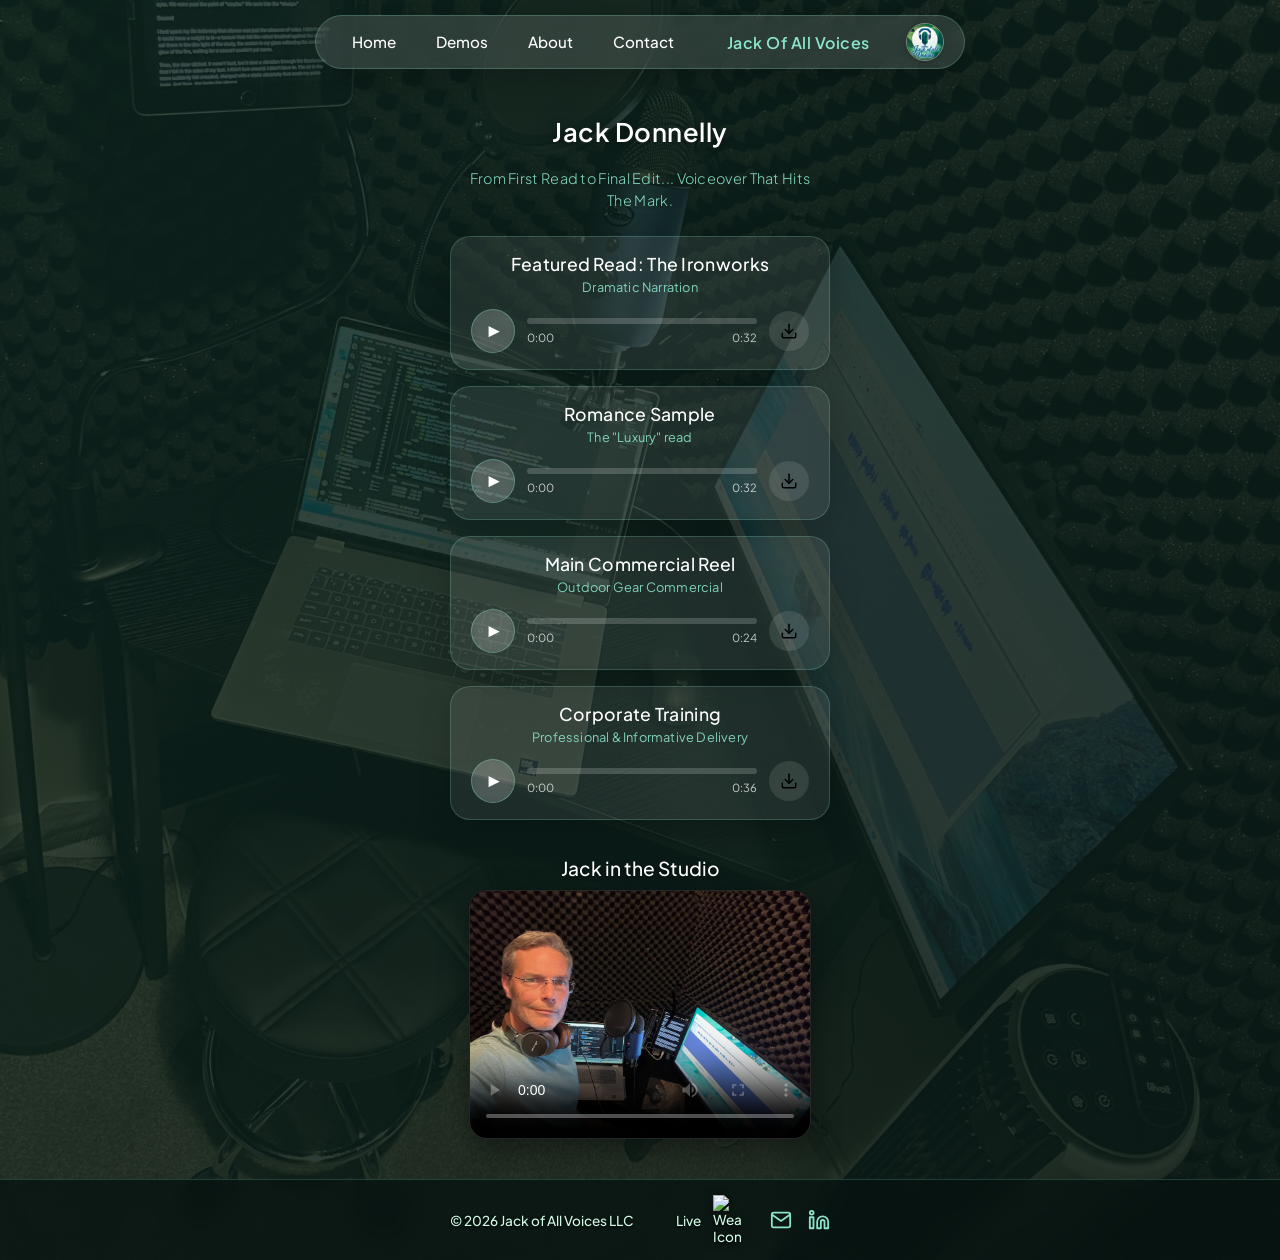
==== commit bb678f27: "download btns" ====
--- a/index.html
+++ b/index.html
@@ -50,7 +50,7 @@
 <footer class="site-footer">
     <div class="footer-content">
         <div class="footer-section">
-            <p>&copy; 2026 Jack of All Voices</p>
+            <p>&copy; 2026 Jack of All Voices LLC</p>
         </div>
 
         <div class="footer-section">
--- a/style.css
+++ b/style.css
@@ -219,6 +219,20 @@
     text-shadow: 0 1px 4px rgba(0, 0, 0, 0.4);
 }
 
+/* Main content container transition setup */
+#main {
+    opacity: 0;
+    transform: translateY(8px);
+    transition: opacity 0.25s ease-out, transform 0.25s ease-out;
+    will-change: opacity, transform;
+}
+
+/* Active state triggered when page loads */
+#main.show {
+    opacity: 1;
+    transform: translateY(0);
+}
+
 /* Video Title / Section Headings */
 #main h2, 
 .video-sectio-title {
@@ -332,6 +346,31 @@
     color: rgba(255, 255, 255, 0.75);
 }
 
+.download-btn {
+    width: 40px;
+    height: 40px;
+    border-radius: 50%;
+    background: rgba(255, 255, 255, 0.1);
+    border: 1px solid var(--card-border);
+    color: var(--text-main);
+    display: flex;
+    align-items: center;
+    justify-content: center;
+    text-decoration: none;
+    transition: background 0.2s ease, color 0.2s ease, transform 0.1s ease;
+    flex-shrink: 0;
+}
+
+.download-btn:hover {
+    background: var(--accent-green);
+    color: #0a0f0d;
+    border-color: var(--accent-green);
+}
+
+.download-btn:active {
+    transform: scale(0.95);
+}
+
 /* --- 5. VIDEO CONTAINER --- */
 .video-container {
     width: 90%;
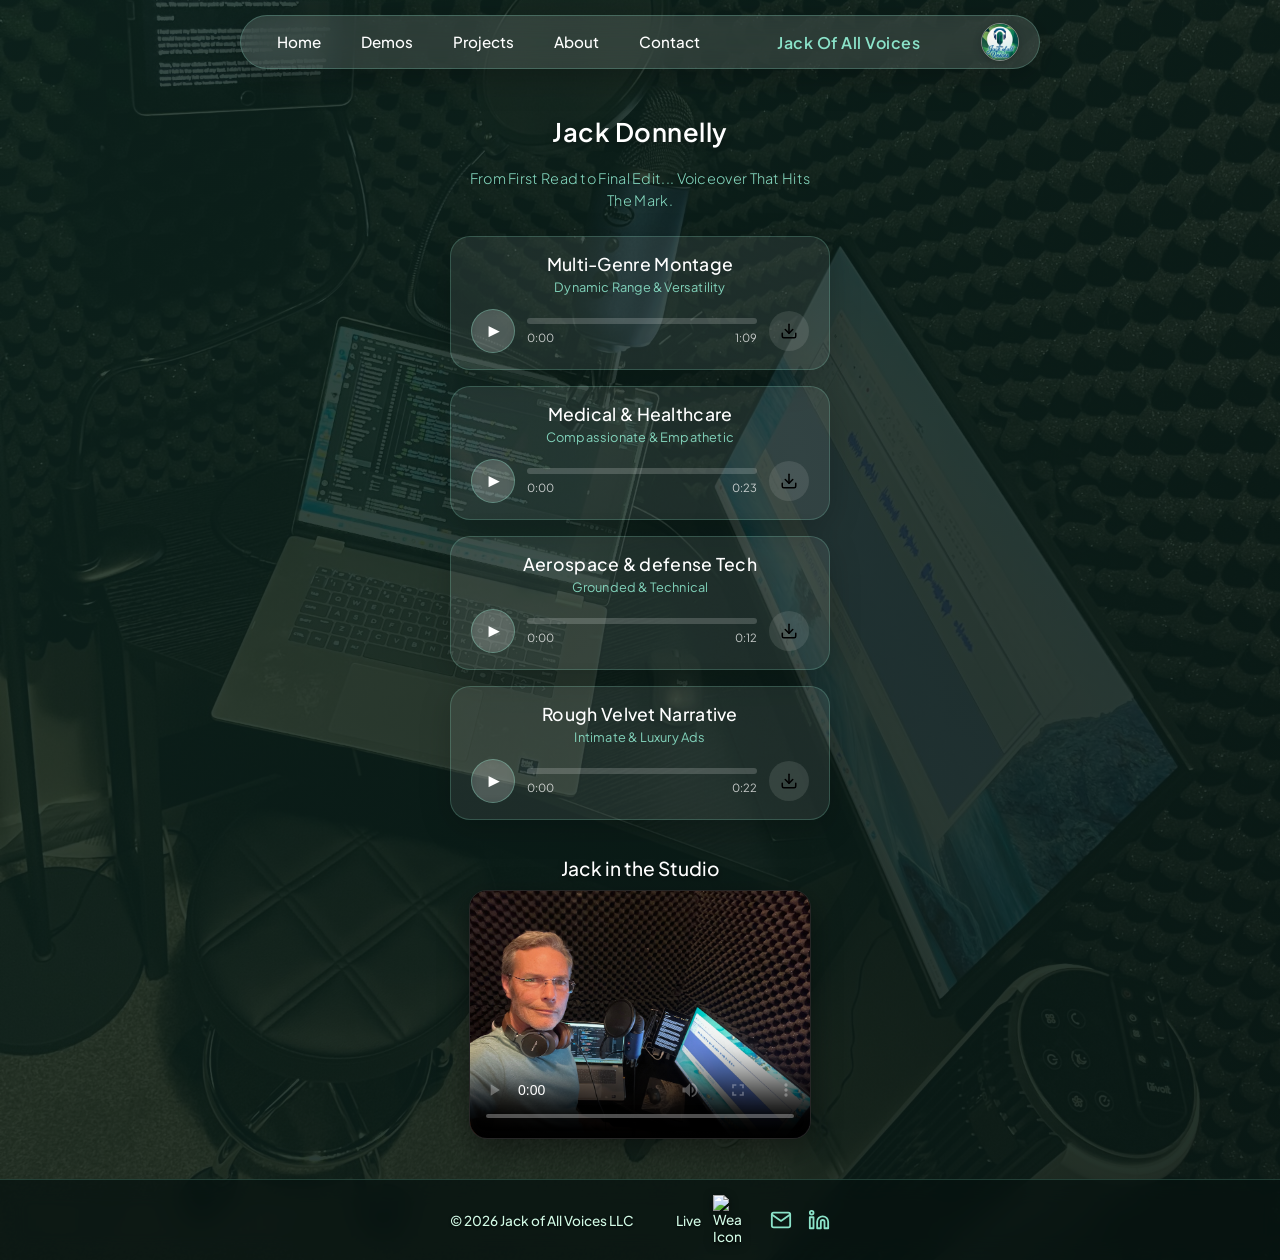
==== commit f2e97d8d: "read overhaul" ====
--- a/index.html
+++ b/index.html
@@ -32,7 +32,7 @@
                 <li class="items"><a href="#" onclick="displayInstructional()">Instructional</a></li>
             </ul>
         </li>
-        
+        <li class="items"><a href="#" onclick="displayProjects()">Projects</a></li>
         <li class="items"><a href="#" onclick="displayAbout()">About</a></li>
         <li class="items"><a href="#" onclick="displayContact()">Contact</a></li>
     </ul>
@@ -88,6 +88,7 @@
 <script src="components/commercial.js"></script>
 <script src="components/narration.js"></script>
 <script src="components/instructional.js"></script>
+<script src="components/projects.js"></script>
 <script src="components/about.js"></script>
 <script src="components/contact.js"></script>
 </body>
--- a/style.css
+++ b/style.css
@@ -674,11 +674,52 @@
     text-decoration: underline;
 }
 
+.project-description {
+    color: #cbd5e1;
+    font-size: 0.95rem;
+    line-height: 1.6;
+    margin: 1rem 0;
+}
+
+.tech-stack {
+    display: flex;
+    flex-wrap: wrap;
+    gap: 0.5rem;
+    margin-bottom: 1.25rem;
+}
+
+.tech-badge {
+    font-size: 0.75rem;
+    background: rgba(255, 255, 255, 0.05);
+    border: 1px solid rgba(255, 255, 255, 0.12);
+    color: #94a3b8;
+    padding: 0.25rem 0.6rem;
+    border-radius: 6px;
+    font-weight: 500;
+}
+
+.project-actions .btn-primary {
+    display: inline-block;
+    background: linear-gradient(135deg, #0284c7, #6366f1);
+    color: #ffffff;
+    padding: 0.6rem 1.2rem;
+    border-radius: 8px;
+    text-decoration: none;
+    font-weight: 600;
+    font-size: 0.9rem;
+    transition: transform 0.2s ease, box-shadow 0.2s ease;
+}
+
+.project-actions .btn-primary:hover {
+    transform: translateY(-2px);
+    box-shadow: 0 4px 12px rgba(2, 132, 199, 0.4);
+}
+
 /* --- 8. DESKTOP MEDIA QUERY (768px+) --- */
 @media screen and (min-width: 768px) {
     /* Expand outer navbar container */
     nav.navbar {
-        max-width: 650px !important;
+        max-width: 800px !important;
         padding: 0 20px !important;
         display: flex !important;
         justify-content: space-between !important;
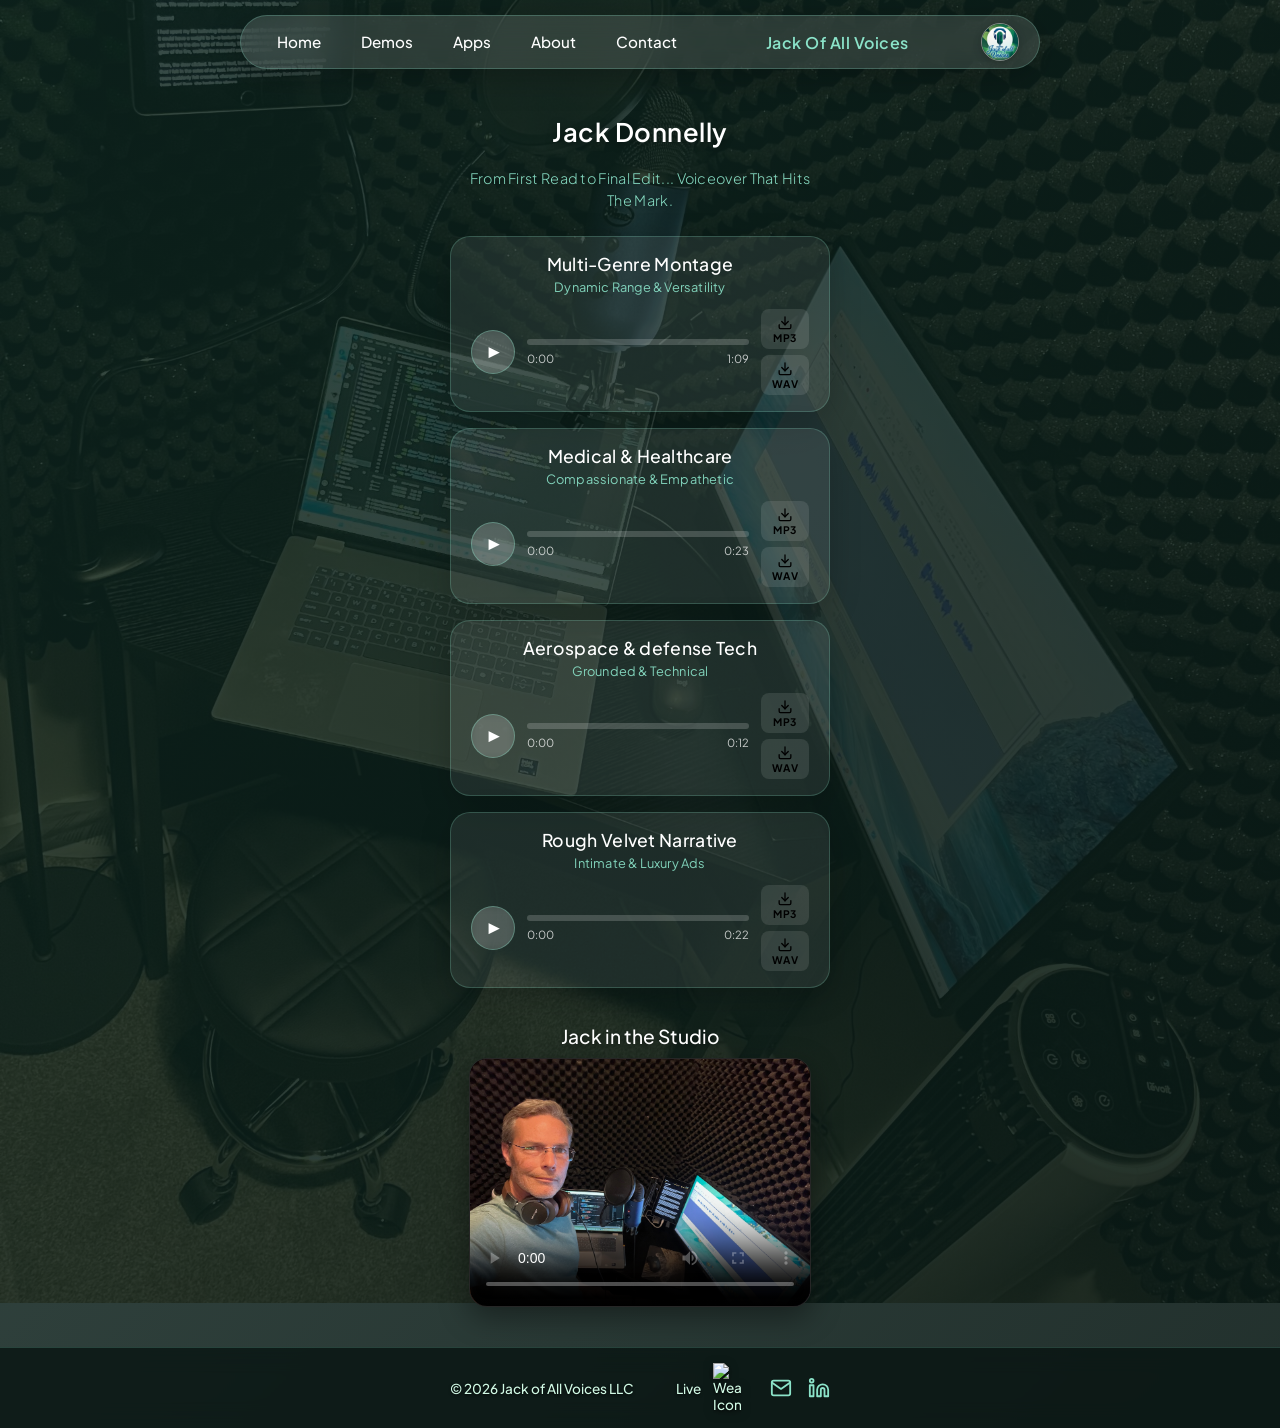
==== commit 7f21aacc: "logos" ====
--- a/index.html
+++ b/index.html
@@ -32,7 +32,7 @@
                 <li class="items"><a href="#" onclick="displayInstructional()">Instructional</a></li>
             </ul>
         </li>
-        <li class="items"><a href="#" onclick="displayProjects()">Projects</a></li>
+        <li class="items"><a href="#" onclick="displayApps()">Apps</a></li>
         <li class="items"><a href="#" onclick="displayAbout()">About</a></li>
         <li class="items"><a href="#" onclick="displayContact()">Contact</a></li>
     </ul>
@@ -88,7 +88,7 @@
 <script src="components/commercial.js"></script>
 <script src="components/narration.js"></script>
 <script src="components/instructional.js"></script>
-<script src="components/projects.js"></script>
+<script src="components/apps.js"></script>
 <script src="components/about.js"></script>
 <script src="components/contact.js"></script>
 </body>
--- a/style.css
+++ b/style.css
@@ -261,6 +261,11 @@
     transition: transform 0.25s ease, box-shadow 0.25s ease;
 }
 
+.genre-card:hover .app-logo {
+    transform: translateY(-2px);
+    box-shadow: 0 6px 18px rgba(0, 0, 0, 0.5), 0 0 16px rgba(56, 189, 248, 0.3);
+}
+
 .genre-card:hover {
     transform: translateY(-2px);
     box-shadow: 0 12px 28px rgba(0, 0, 0, 0.3);
@@ -369,6 +374,39 @@
 
 .download-btn:active {
     transform: scale(0.95);
+}
+
+.download-actions-vertical {
+    display: flex;
+    flex-direction: column;
+    gap: 6px;
+    justify-content: center;
+    align-items: center;
+}
+
+.download-actions-vertical .download-btn {
+    display: flex;
+    flex-direction: column; /* Stacks SVG icon over text */
+    align-items: center;
+    justify-content: center;
+    gap: 2px;
+    padding: 6px 8px;
+    width: 48px; /* Fixed compact width prevents horizontal overflow */
+    border-radius: 8px;
+    text-decoration: none;
+    transition: background-color 0.2s ease, transform 0.1s ease;
+}
+
+.download-actions-vertical .file-type {
+    font-size: 0.65rem;
+    font-weight: 700;
+    letter-spacing: 0.5px;
+    text-transform: uppercase;
+    line-height: 1;
+}
+
+.download-actions-vertical .download-btn:hover {
+    transform: translateY(-1px);
 }
 
 /* --- 5. VIDEO CONTAINER --- */
@@ -674,7 +712,7 @@
     text-decoration: underline;
 }
 
-.project-description {
+.apps-description {
     color: #cbd5e1;
     font-size: 0.95rem;
     line-height: 1.6;
@@ -698,7 +736,7 @@
     font-weight: 500;
 }
 
-.project-actions .btn-primary {
+.apps-actions .btn-primary {
     display: inline-block;
     background: linear-gradient(135deg, #0284c7, #6366f1);
     color: #ffffff;
@@ -710,9 +748,64 @@
     transition: transform 0.2s ease, box-shadow 0.2s ease;
 }
 
-.project-actions .btn-primary:hover {
+.apps-actions .btn-primary:hover {
     transform: translateY(-2px);
     box-shadow: 0 4px 12px rgba(2, 132, 199, 0.4);
+}
+
+.card-header {
+    display: flex;
+    flex-direction: column; /* Stack logo above title, or keep row and use center */
+    align-items: center;
+    justify-content: center;
+    gap: 0.75rem;
+    margin-bottom: 0.75rem;
+    text-align: center;
+}
+
+.card-title-group h3 {
+    margin: 0;
+    font-size: 1.35rem;
+    color: #f8fafc;
+}
+
+.card-title-group  {
+    text-align: center;
+}
+
+.card-title-group .demo-subtitle {
+    margin: 0.2rem 0 0 0;
+    font-size: 0.85rem;
+}
+
+.app-logo {
+    width: 50px;
+    height: 50px;
+    object-fit: contain;
+    border-radius: 10px;
+    background: rgba(255, 255, 255, 0.05);
+    padding: 6px;
+    border: 1px solid rgba(255, 255, 255, 0.1);
+    flex-shrink: 0;
+    box-shadow: 0 4px 14px rgba(0, 0, 0, 0.4), 0 0 12px rgba(56, 189, 248, 0.15);
+    transition: transform 0.25s ease, box-shadow 0.25s ease;
+}
+
+.download-actions {
+    display: flex;
+    gap: 6px;
+    align-items: center;
+}
+
+.download-btn {
+    display: inline-flex;
+    align-items: center;
+    gap: 4px;
+    padding: 6px 10px;
+    font-size: 0.75rem;
+    font-weight: 600;
+    text-decoration: none;
+    border-radius: 6px;
 }
 
 /* --- 8. DESKTOP MEDIA QUERY (768px+) --- */
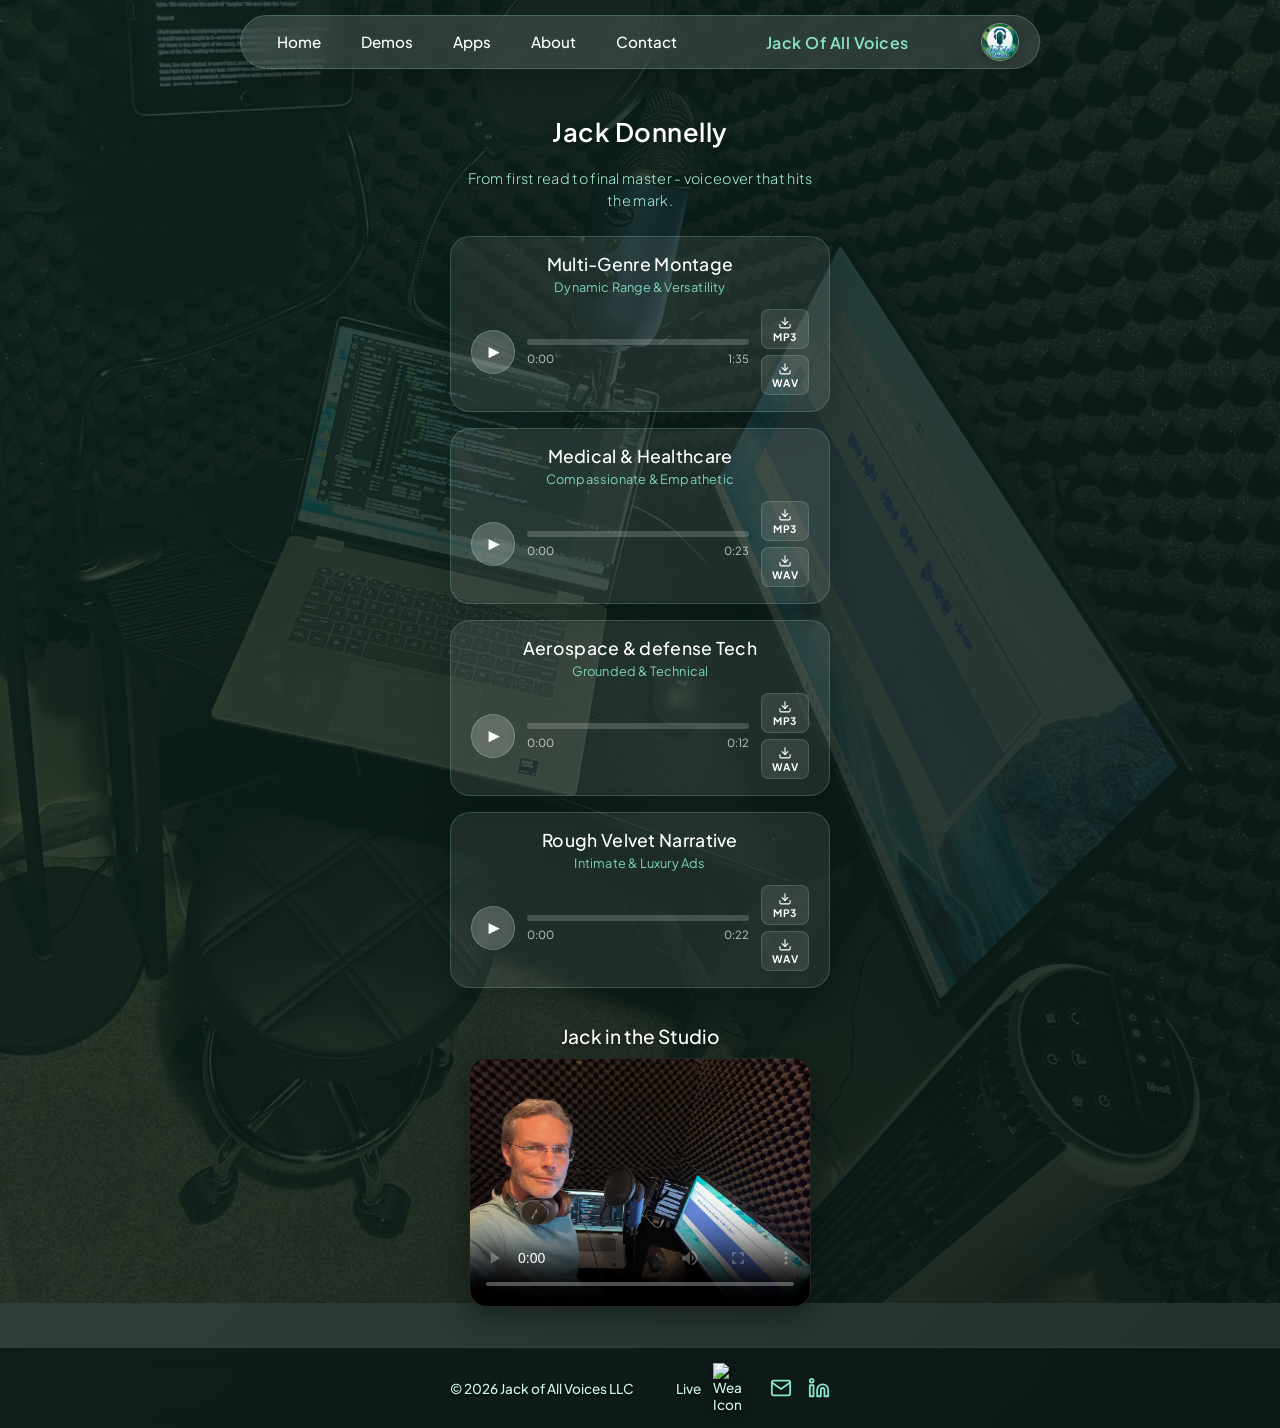
==== commit a03f5b10: "routing" ====
--- a/index.html
+++ b/index.html
@@ -21,26 +21,26 @@
 
     <!-- Slide-out Drawer Menu -->
     <ul class="menu">
-        <li class="items"><a href="#" onclick="displayHome()">Home</a></li>
+        <li class="items"><a href="#home" onclick="displayHome()">Home</a></li>
         
         <li class="items">
             <input type="checkbox" id="demoToggle" class="menuInput">
             <label for="demoToggle" class="label">Demos</label>
             <ul class="subMenu">
-                <li class="items"><a href="#" onclick="displayCommercial()">Commercial</a></li>
-                <li class="items"><a href="#" onclick="displayNarration()">Narration</a></li>
-                <li class="items"><a href="#" onclick="displayInstructional()">Instructional</a></li>
+                <li class="items"><a href="#commercial" onclick="displayCommercial()">Commercial</a></li>
+                <li class="items"><a href="#narration" onclick="displayNarration()">Narration</a></li>
+                <li class="items"><a href="#instructional" onclick="displayInstructional()">Instructional</a></li>
             </ul>
         </li>
-        <li class="items"><a href="#" onclick="displayApps()">Apps</a></li>
-        <li class="items"><a href="#" onclick="displayAbout()">About</a></li>
-        <li class="items"><a href="#" onclick="displayContact()">Contact</a></li>
+        <li class="items"><a href="#apps" onclick="displayApps()">Apps</a></li>
+        <li class="items"><a href="#about" onclick="displayAbout()">About</a></li>
+        <li class="items"><a href="#contact" onclick="displayContact()">Contact</a></li>
     </ul>
 
     <span id="nav-page-title" class="nav-page-title">Home</span>
     
     <!-- Logo Image (Right Side) -->
-    <a href="#" onclick="displayHome()" class="nav-logo-link">
+    <a href="#home" onclick="displayHome()" class="nav-logo-link">
         <img src="images/logo-final.jpg" alt="Jack of All Voices Logo" class="nav-logo-img">
     </a>
 </nav>
--- a/style.css
+++ b/style.css
@@ -1,5 +1,5 @@
 /* --- 1. GLOBAL RESET & LOGO-MATCHED BACKGROUND --- */
-@import url('https://fonts.googleapis.com/css2?family=Plus+Jakarta+Sans:wght@300;400;500;600&display=swap');
+@import url('https://fonts.googleapis.com/css2?family=Plus+Jakarta+Sans:wght@300;400;500;600;700&display=swap');
 
 * {
     margin: 0;
@@ -210,7 +210,7 @@
 .hero-subtagline {
     font-size: 0.9rem;
     font-weight: 300;
-    color: #8be3c9;
+    color: #aafbe3;
     letter-spacing: 0.3px;
     line-height: 1.5;
     max-width: 360px;
@@ -356,8 +356,8 @@
     height: 40px;
     border-radius: 50%;
     background: rgba(255, 255, 255, 0.1);
-    border: 1px solid var(--card-border);
-    color: var(--text-main);
+    border: 1px solid var(--card-border, rgba(139, 227, 201, 0.2));
+    color: var(--text-main, #ffffff);
     display: flex;
     align-items: center;
     justify-content: center;
@@ -367,9 +367,9 @@
 }
 
 .download-btn:hover {
-    background: var(--accent-green);
+    background: var(--accent-green, #8be3c9);
     color: #0a0f0d;
-    border-color: var(--accent-green);
+    border-color: var(--accent-green, #8be3c9);
 }
 
 .download-btn:active {
@@ -386,12 +386,12 @@
 
 .download-actions-vertical .download-btn {
     display: flex;
-    flex-direction: column; /* Stacks SVG icon over text */
+    flex-direction: column;
     align-items: center;
     justify-content: center;
     gap: 2px;
     padding: 6px 8px;
-    width: 48px; /* Fixed compact width prevents horizontal overflow */
+    width: 48px;
     border-radius: 8px;
     text-decoration: none;
     transition: background-color 0.2s ease, transform 0.1s ease;
@@ -582,10 +582,10 @@
     line-height: 1.3;
 }
 
-/* --- ABOUT PAGE GLASS CARD OVERRIDES --- */
+/* --- GLASS CARD SHARED BASE --- */
 .section.glass-card {
     width: 90%;
-    max-width: 420px;
+    max-width: 440px;
     margin: 0 auto;
     padding: 24px 20px;
     background: rgba(255, 255, 255, 0.08);
@@ -616,63 +616,151 @@
     color: #ffffff;
 }
 
-/* --- CONTACT FORM STYLES --- */
+/* --- CONTACT INTAKE FORM STYLING --- */
 .contact-card {
     width: 90%;
-    max-width: 440px;
+    max-width: 480px;
     margin: 0 auto;
-    padding: 28px 20px;
+    padding: 28px 24px;
     box-sizing: border-box;
 }
 
 .contact-subtitle {
-    color: rgba(255, 255, 255, 0.85);
-    font-size: 0.95rem;
-    margin-bottom: 20px;
-    line-height: 1.4;
+    color: rgba(255, 255, 255, 0.88);
+    font-size: 0.92rem;
+    margin-bottom: 22px;
+    line-height: 1.5;
+    text-align: center;
 }
 
 .contact-form {
     display: flex;
     flex-direction: column;
-    gap: 14px;
+    gap: 16px;
     width: 100%;
 }
 
 .form-group {
     width: 100%;
-}
-
-/* Full-width inputs with glass styling */
-.contact-form input,
+    display: flex;
+    flex-direction: column;
+    align-items: flex-start;
+}
+
+.form-group label {
+    font-size: 0.88rem;
+    font-weight: 600;
+    color: #8be3c9;
+    margin-bottom: 6px;
+    letter-spacing: 0.3px;
+}
+
+/* Full-width inputs, textareas & select dropdowns */
+.contact-form input[type="text"],
+.contact-form input[type="email"],
+.contact-form select,
 .contact-form textarea {
     width: 100%;
     box-sizing: border-box;
-    padding: 12px 16px;
-    background: rgba(10, 26, 22, 0.6);
+    padding: 12px 14px;
+    background: rgba(10, 26, 22, 0.75);
     border: 1px solid rgba(139, 227, 201, 0.3);
     border-radius: 10px;
     color: #ffffff;
-    font-size: 0.95rem;
+    font-size: 0.92rem;
     font-family: inherit;
     outline: none;
-    transition: border-color 0.2s ease, box-shadow 0.2s ease;
-}
-
+    transition: border-color 0.25s ease, box-shadow 0.25s ease, background 0.25s ease;
+}
+
+/* Placeholder contrast */
 .contact-form input::placeholder,
 .contact-form textarea::placeholder {
-    color: rgba(255, 255, 255, 0.5);
-}
-
+    color: rgba(255, 255, 255, 0.45);
+}
+
+/* Custom styled dropdown arrow */
+.contact-form select {
+    appearance: none;
+    -webkit-appearance: none;
+    background-image: url("data:image/svg+xml;utf8,<svg xmlns='http://www.w3.org/2000/svg' width='16' height='16' viewBox='0 0 24 24' fill='none' stroke='%238be3c9' stroke-width='2' stroke-linecap='round' stroke-linejoin='round'><polyline points='6 9 12 15 18 9'></polyline></svg>");
+    background-repeat: no-repeat;
+    background-position: right 12px center;
+    background-size: 1.1rem;
+    padding-right: 36px;
+    cursor: pointer;
+}
+
+.contact-form select option {
+    background-color: #0a1a16;
+    color: #ffffff;
+    padding: 10px;
+}
+
+/* Focus States */
 .contact-form input:focus,
+.contact-form select:focus,
 .contact-form textarea:focus {
     border-color: #8be3c9;
-    box-shadow: 0 0 8px rgba(139, 227, 201, 0.3);
+    box-shadow: 0 0 10px rgba(139, 227, 201, 0.35);
+    background: rgba(10, 26, 22, 0.9);
 }
 
 .contact-form textarea {
     resize: vertical;
     min-height: 110px;
+}
+
+/* Add-On Checkbox Group */
+.checkbox-group {
+    display: flex;
+    flex-direction: column;
+    gap: 10px;
+    width: 100%;
+    background: rgba(10, 26, 22, 0.5);
+    padding: 12px;
+    border-radius: 10px;
+    border: 1px solid rgba(139, 227, 201, 0.2);
+}
+
+.checkbox-label {
+    display: flex;
+    align-items: center;
+    gap: 10px;
+    color: rgba(255, 255, 255, 0.92);
+    font-size: 0.86rem;
+    cursor: pointer;
+    line-height: 1.3;
+}
+
+.checkbox-label input[type="checkbox"] {
+    appearance: none;
+    -webkit-appearance: none;
+    width: 18px;
+    height: 18px;
+    border: 1px solid rgba(139, 227, 201, 0.4);
+    border-radius: 4px;
+    background: rgba(10, 26, 22, 0.8);
+    cursor: pointer;
+    position: relative;
+    flex-shrink: 0;
+    transition: all 0.2s ease;
+}
+
+.checkbox-label input[type="checkbox"]:checked {
+    background-color: #8be3c9;
+    border-color: #8be3c9;
+}
+
+.checkbox-label input[type="checkbox"]:checked::after {
+    content: "✓";
+    position: absolute;
+    color: #0b1a15;
+    font-size: 12px;
+    font-weight: 800;
+    top: 50%;
+    left: 50%;
+    transform: translate(-50%, -50%);
 }
 
 /* Styled Submit Button */
@@ -686,20 +774,22 @@
     border: none;
     border-radius: 10px;
     cursor: pointer;
-    transition: transform 0.2s ease, background-color 0.2s ease;
-    margin-top: 6px;
+    transition: transform 0.2s ease, background-color 0.2s ease, box-shadow 0.2s ease;
+    margin-top: 8px;
 }
 
 .btn-submit:hover {
     background: #a3ebd7;
     transform: translateY(-2px);
+    box-shadow: 0 4px 16px rgba(139, 227, 201, 0.3);
 }
 
 /* Direct Contact Link */
 .direct-contact {
     margin-top: 22px;
-    font-size: 0.9rem;
+    font-size: 0.88rem;
     color: rgba(255, 255, 255, 0.8);
+    text-align: center;
 }
 
 .direct-contact a {
@@ -712,6 +802,7 @@
     text-decoration: underline;
 }
 
+/* --- APPS COMPONENT STYLING --- */
 .apps-description {
     color: #cbd5e1;
     font-size: 0.95rem;
@@ -755,7 +846,7 @@
 
 .card-header {
     display: flex;
-    flex-direction: column; /* Stack logo above title, or keep row and use center */
+    flex-direction: column;
     align-items: center;
     justify-content: center;
     gap: 0.75rem;
@@ -769,7 +860,7 @@
     color: #f8fafc;
 }
 
-.card-title-group  {
+.card-title-group {
     text-align: center;
 }
 
